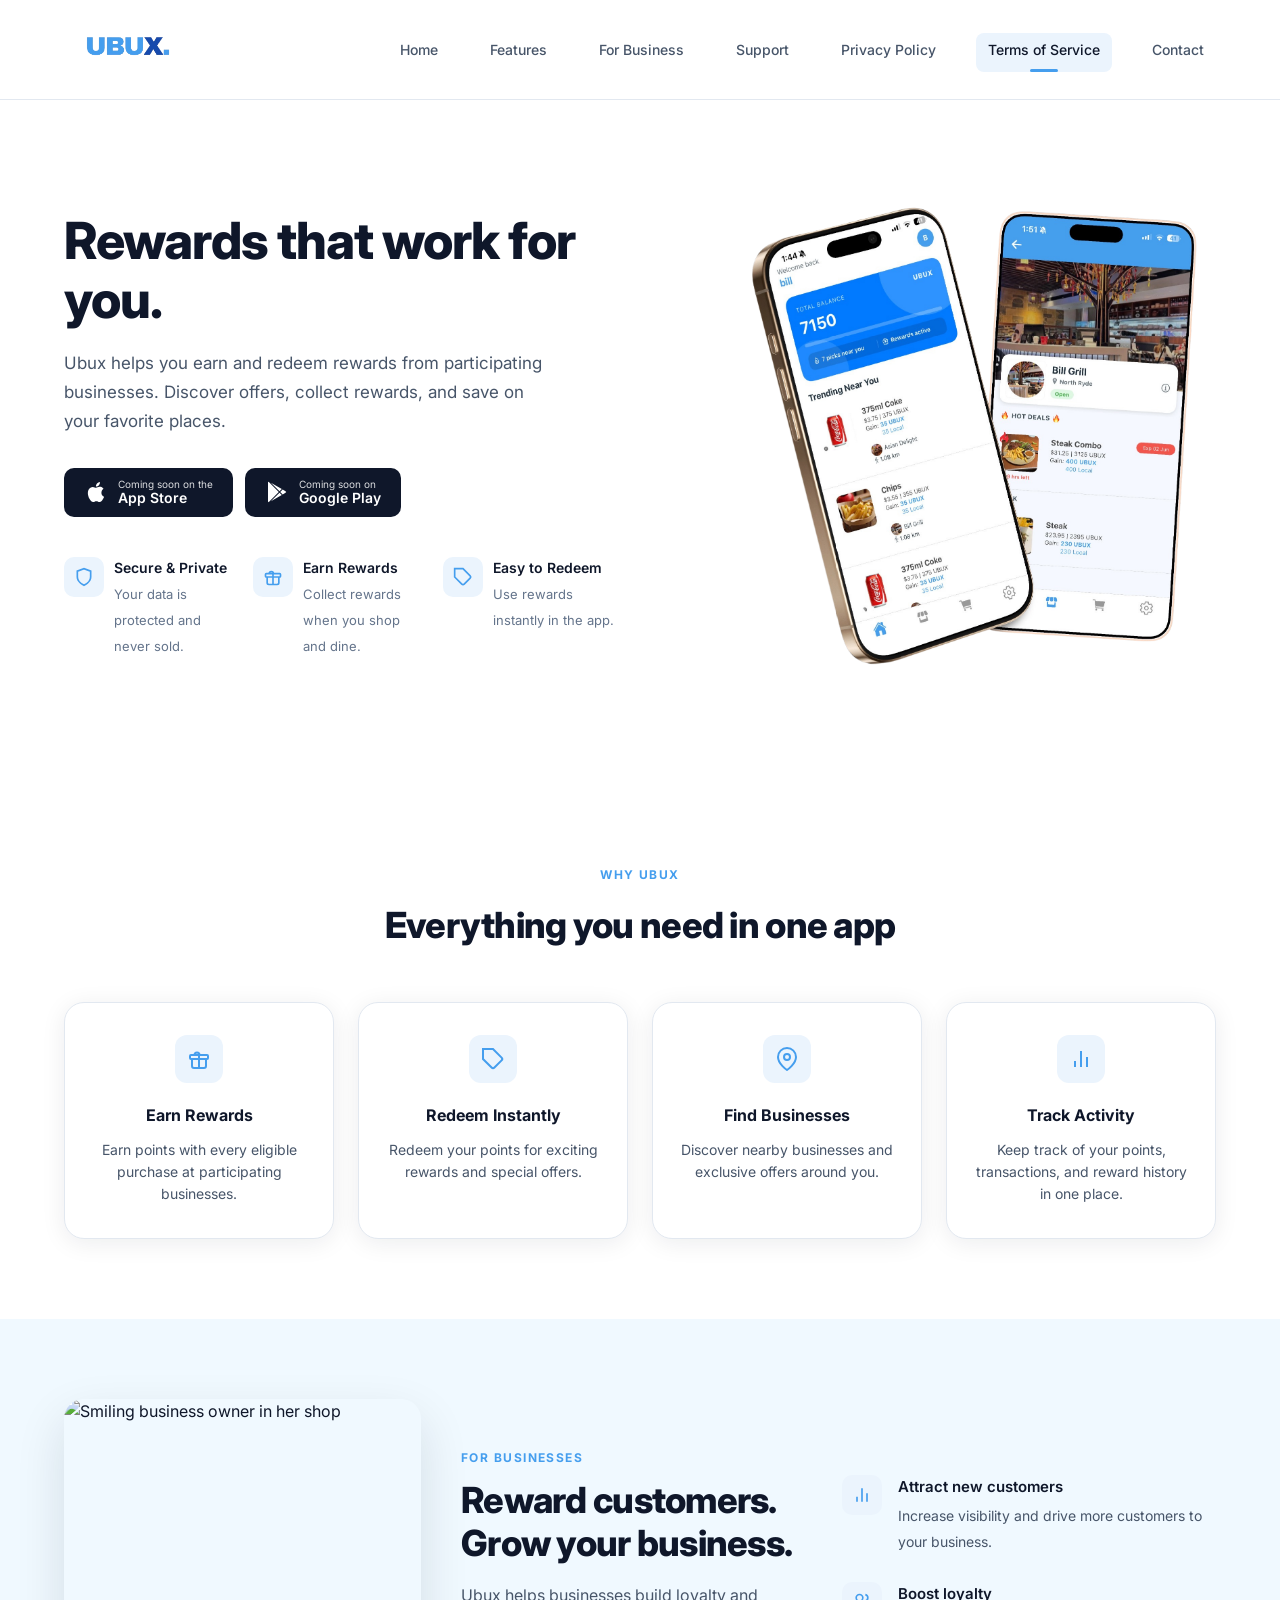
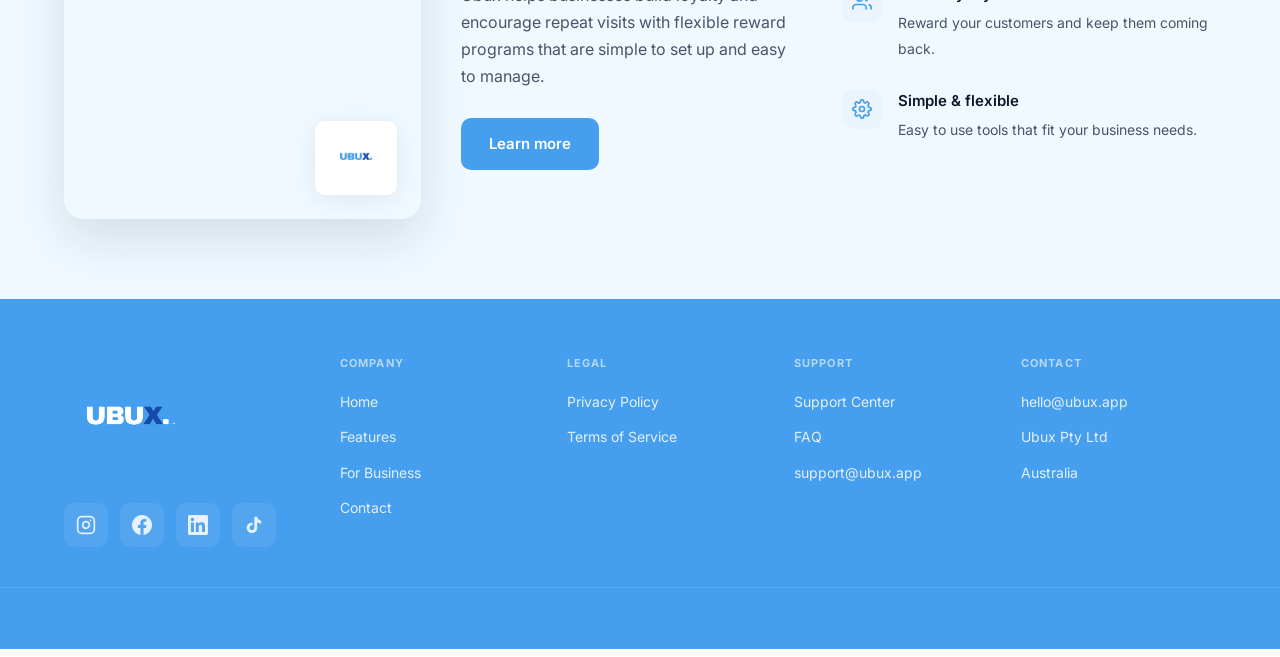
==== index.html @ fdc2a871 "Updated code" ====
<!DOCTYPE html>
<html lang="en">
<head>
  <meta charset="UTF-8">
  <meta name="viewport" content="width=device-width, initial-scale=1.0">
  <meta name="description" content="Ubux helps you earn and redeem rewards from participating businesses. Discover offers, collect rewards, and save on your favorite places.">
  <title>UBUX — Rewards that work for you</title>
  <link rel="preconnect" href="https://fonts.googleapis.com">
  <link rel="preconnect" href="https://fonts.gstatic.com" crossorigin>
  <link href="https://fonts.googleapis.com/css2?family=Inter:wght@400;500;600;700;800;900&display=swap" rel="stylesheet">
  <link rel="stylesheet" href="css/styles.css">
</head>
<body>
  <!-- Header -->
  <header class="header" id="header">
    <div class="container header__inner">
      <a href="#home" class="header__logo" aria-label="UBUX Home">
        <img src="assets/images/logo-header.png" alt="UBUX" width="240" height="84">
      </a>

      <button class="header__toggle" id="navToggle" aria-label="Toggle navigation" aria-expanded="false">
        <span class="header__toggle-bar"></span>
        <span class="header__toggle-bar"></span>
        <span class="header__toggle-bar"></span>
      </button>

      <nav class="header__nav" id="mainNav" aria-label="Main navigation">
        <ul class="header__nav-list">
          <li><a href="#home" class="header__nav-link header__nav-link--active">Home</a></li>
          <li><a href="#features" class="header__nav-link">Features</a></li>
          <li><a href="#business" class="header__nav-link">For Business</a></li>
          <li><a href="#support" class="header__nav-link">Support</a></li>
          <li><a href="#privacy" class="header__nav-link">Privacy Policy</a></li>
          <li><a href="#terms" class="header__nav-link">Terms of Service</a></li>
          <li><a href="#contact" class="header__nav-link">Contact</a></li>
        </ul>
      </nav>
    </div>
  </header>

  <main>
    <!-- Hero -->
    <section class="hero" id="home">
      <div class="container hero__inner">
        <div class="hero__content" data-reveal-stagger="80">
          <h1 class="hero__title reveal">Rewards that work for you.</h1>
          <p class="hero__subtitle reveal">
            Ubux helps you earn and redeem rewards from participating businesses.
            Discover offers, collect rewards, and save on your favorite places.
          </p>

          <div class="hero__stores reveal">
            <a href="#" class="store-btn" aria-label="Coming soon on the App Store">
              <svg class="store-btn__icon" viewBox="0 0 24 24" fill="currentColor" aria-hidden="true">
                <path d="M18.71 19.5c-.83 1.24-1.71 2.45-3.05 2.47-1.34.03-1.77-.79-3.29-.79-1.53 0-2 .77-3.27.82-1.31.05-2.3-1.32-3.14-2.53C4.25 17 2.94 12.45 4.7 9.39c.87-1.52 2.43-2.48 4.12-2.51 1.28-.02 2.5.87 3.29.87.78 0 2.26-1.07 3.81-.91.65.03 2.47.26 3.64 1.98-.09.06-2.17 1.28-2.15 3.81.03 3.02 2.65 4.03 2.68 4.04-.03.07-.42 1.44-1.38 2.83M13 3.5c.73-.83 1.94-1.46 2.94-1.5.13 1.17-.34 2.35-1.04 3.19-.69.85-1.83 1.51-2.95 1.42-.15-1.15.41-2.35 1.05-3.11z"/>
              </svg>
              <span class="store-btn__text">
                <small>Coming soon on the</small>
                <strong>App Store</strong>
              </span>
            </a>
            <a href="#" class="store-btn" aria-label="Coming soon on Google Play">
              <svg class="store-btn__icon" viewBox="0 0 24 24" fill="currentColor" aria-hidden="true">
                <path d="M3.609 1.814L13.792 12 3.61 22.186a1.003 1.003 0 01-.61-.92V2.734a1.003 1.003 0 01.609-.92zm10.89 10.893l2.302 2.302-10.937 6.333 8.635-8.635zm3.199-3.198l2.807 1.626a1 1 0 010 1.73l-2.808 1.626L15.206 12l2.492-2.491zM5.864 2.658L16.8 8.99l-2.302 2.302-8.634-8.634z"/>
              </svg>
              <span class="store-btn__text">
                <small>Coming soon on</small>
                <strong>Google Play</strong>
              </span>
            </a>
          </div>

          <div class="hero__highlights reveal">
            <div class="hero__highlight">
              <div class="hero__highlight-icon">
                <svg viewBox="0 0 24 24" fill="none" stroke="currentColor" stroke-width="2" aria-hidden="true">
                  <path d="M12 22s8-4 8-10V5l-8-3-8 3v7c0 6 8 10 8 10z"/>
                </svg>
              </div>
              <div>
                <strong>Secure &amp; Private</strong>
                <span>Your data is protected and never sold.</span>
              </div>
            </div>
            <div class="hero__highlight">
              <div class="hero__highlight-icon">
                <svg viewBox="0 0 24 24" fill="none" stroke="currentColor" stroke-width="2" aria-hidden="true">
                  <rect x="3" y="8" width="18" height="4" rx="1"/>
                  <path d="M12 8v13"/>
                  <path d="M19 12v7a2 2 0 01-2 2H7a2 2 0 01-2-2v-7"/>
                  <path d="M7.5 8a2.5 2.5 0 015 0"/>
                </svg>
              </div>
              <div>
                <strong>Earn Rewards</strong>
                <span>Collect rewards when you shop and dine.</span>
              </div>
            </div>
            <div class="hero__highlight">
              <div class="hero__highlight-icon">
                <svg viewBox="0 0 24 24" fill="none" stroke="currentColor" stroke-width="2" aria-hidden="true">
                  <path d="M20.59 13.41l-7.17 7.17a2 2 0 01-2.83 0L2 12V2h10l8.59 8.59a2 2 0 010 2.82z"/>
                  <line x1="7" y1="7" x2="7.01" y2="7"/>
                </svg>
              </div>
              <div>
                <strong>Easy to Redeem</strong>
                <span>Use rewards instantly in the app.</span>
              </div>
            </div>
          </div>
        </div>

        <div class="hero__visual reveal reveal--right">
          <img
            src="assets/images/hero-phones.png"
            alt="UBUX mobile app showing rewards balance and nearby deals on two smartphones"
            class="hero__visual-img"
            width="560"
            height="480"
            loading="eager"
          >
        </div>
      </div>
    </section>

    <!-- Why UBUX -->
    <section class="features" id="features">
      <div class="container">
        <p class="section-label reveal">WHY UBUX</p>
        <h2 class="section-title reveal">Everything you need in one app</h2>

        <div class="features__grid" data-reveal-stagger="100">
          <article class="feature-card reveal">
            <div class="feature-card__icon">
              <svg viewBox="0 0 24 24" fill="none" stroke="currentColor" stroke-width="2" aria-hidden="true">
                <rect x="3" y="8" width="18" height="4" rx="1"/>
                <path d="M12 8v13"/>
                <path d="M19 12v7a2 2 0 01-2 2H7a2 2 0 01-2-2v-7"/>
                <path d="M7.5 8a2.5 2.5 0 015 0"/>
              </svg>
            </div>
            <h3 class="feature-card__title">Earn Rewards</h3>
            <p class="feature-card__text">Earn points with every eligible purchase at participating businesses.</p>
          </article>

          <article class="feature-card reveal">
            <div class="feature-card__icon">
              <svg viewBox="0 0 24 24" fill="none" stroke="currentColor" stroke-width="2" aria-hidden="true">
                <path d="M20.59 13.41l-7.17 7.17a2 2 0 01-2.83 0L2 12V2h10l8.59 8.59a2 2 0 010 2.82z"/>
                <line x1="7" y1="7" x2="7.01" y2="7"/>
              </svg>
            </div>
            <h3 class="feature-card__title">Redeem Instantly</h3>
            <p class="feature-card__text">Redeem your points for exciting rewards and special offers.</p>
          </article>

          <article class="feature-card reveal">
            <div class="feature-card__icon">
              <svg viewBox="0 0 24 24" fill="none" stroke="currentColor" stroke-width="2" aria-hidden="true">
                <path d="M21 10c0 7-9 13-9 13s-9-6-9-13a9 9 0 0118 0z"/>
                <circle cx="12" cy="10" r="3"/>
              </svg>
            </div>
            <h3 class="feature-card__title">Find Businesses</h3>
            <p class="feature-card__text">Discover nearby businesses and exclusive offers around you.</p>
          </article>

          <article class="feature-card reveal">
            <div class="feature-card__icon">
              <svg viewBox="0 0 24 24" fill="none" stroke="currentColor" stroke-width="2" aria-hidden="true">
                <line x1="18" y1="20" x2="18" y2="10"/>
                <line x1="12" y1="20" x2="12" y2="4"/>
                <line x1="6" y1="20" x2="6" y2="14"/>
              </svg>
            </div>
            <h3 class="feature-card__title">Track Activity</h3>
            <p class="feature-card__text">Keep track of your points, transactions, and reward history in one place.</p>
          </article>
        </div>
      </div>
    </section>

    <!-- For Businesses -->
    <section class="business" id="business">
      <div class="container business__inner">
        <div class="business__visual reveal reveal--left">
          <div class="business__image-wrap">
            <img
              src="https://images.unsplash.com/photo-1556742049-0cfed4f6a45d?w=600&h=700&fit=crop&q=80"
              alt="Smiling business owner in her shop"
              class="business__image"
              loading="lazy"
            >
            <div class="business__tablet">
              <img src="assets/images/logo-header.png" alt="UBUX on tablet" width="91" height="32">
            </div>
          </div>
        </div>

        <div class="business__intro reveal">
          <p class="section-label section-label--left">FOR BUSINESSES</p>
          <h2 class="business__title">Reward customers. Grow your business.</h2>
          <p class="business__text">
            Ubux helps businesses build loyalty and encourage repeat visits with flexible
            reward programs that are simple to set up and easy to manage.
          </p>
          <a href="#contact" class="btn btn--primary">Learn more</a>
        </div>

        <div class="business__benefits-col reveal reveal--right">
          <ul class="business__benefits" data-reveal-stagger="100">
            <li class="business__benefit reveal">
              <div class="business__benefit-icon">
                <svg viewBox="0 0 24 24" fill="none" stroke="currentColor" stroke-width="2" aria-hidden="true">
                  <line x1="18" y1="20" x2="18" y2="10"/>
                  <line x1="12" y1="20" x2="12" y2="4"/>
                  <line x1="6" y1="20" x2="6" y2="14"/>
                </svg>
              </div>
              <div>
                <strong>Attract new customers</strong>
                <span>Increase visibility and drive more customers to your business.</span>
              </div>
            </li>
            <li class="business__benefit reveal">
              <div class="business__benefit-icon">
                <svg viewBox="0 0 24 24" fill="none" stroke="currentColor" stroke-width="2" aria-hidden="true">
                  <path d="M17 21v-2a4 4 0 00-4-4H5a4 4 0 00-4 4v2"/>
                  <circle cx="9" cy="7" r="4"/>
                  <path d="M23 21v-2a4 4 0 00-3-3.87"/>
                  <path d="M16 3.13a4 4 0 010 7.75"/>
                </svg>
              </div>
              <div>
                <strong>Boost loyalty</strong>
                <span>Reward your customers and keep them coming back.</span>
              </div>
            </li>
            <li class="business__benefit reveal">
              <div class="business__benefit-icon">
                <svg viewBox="0 0 24 24" fill="none" stroke="currentColor" stroke-width="2" aria-hidden="true">
                  <circle cx="12" cy="12" r="3"/>
                  <path d="M19.4 15a1.65 1.65 0 00.33 1.82l.06.06a2 2 0 010 2.83 2 2 0 01-2.83 0l-.06-.06a1.65 1.65 0 00-1.82-.33 1.65 1.65 0 00-1 1.51V21a2 2 0 01-4 0v-.09A1.65 1.65 0 009 19.4a1.65 1.65 0 00-1.82.33l-.06.06a2 2 0 01-2.83-2.83l.06-.06A1.65 1.65 0 004.68 15a1.65 1.65 0 00-1.51-1H3a2 2 0 010-4h.09A1.65 1.65 0 004.6 9a1.65 1.65 0 00-.33-1.82l-.06-.06a2 2 0 012.83-2.83l.06.06A1.65 1.65 0 009 4.68a1.65 1.65 0 001-1.51V3a2 2 0 014 0v.09a1.65 1.65 0 001 1.51 1.65 1.65 0 001.82-.33l.06-.06a2 2 0 012.83 2.83l-.06.06A1.65 1.65 0 0019.4 9a1.65 1.65 0 001.51 1H21a2 2 0 010 4h-.09a1.65 1.65 0 00-1.51 1z"/>
                </svg>
              </div>
              <div>
                <strong>Simple &amp; flexible</strong>
                <span>Easy to use tools that fit your business needs.</span>
              </div>
            </li>
          </ul>
        </div>
      </div>
    </section>

  </main>

  <!-- Footer -->
  <footer class="footer">
    <div class="container footer__inner">
      <div class="footer__brand reveal reveal--left">
        <a href="#home" class="footer__logo" aria-label="UBUX Home">
          <img src="assets/images/logo-footer.png" alt="UBUX" width="200" height="88">
        </a>
        <div class="footer__social">
          <a href="https://instagram.com/ubux" class="footer__social-link" aria-label="Follow UBUX on Instagram" target="_blank" rel="noopener noreferrer">
            <svg viewBox="0 0 24 24" fill="none" stroke="currentColor" stroke-width="2" stroke-linecap="round" stroke-linejoin="round" aria-hidden="true">
              <rect x="2" y="2" width="20" height="20" rx="5" ry="5"/>
              <path d="M16 11.37A4 4 0 1112.63 8 4 4 0 0116 11.37z"/>
              <line x1="17.5" y1="6.5" x2="17.51" y2="6.5"/>
            </svg>
          </a>
          <a href="https://facebook.com/ubux" class="footer__social-link" aria-label="Follow UBUX on Facebook" target="_blank" rel="noopener noreferrer">
            <svg viewBox="0 0 24 24" fill="currentColor" aria-hidden="true">
              <path d="M24 12.073c0-6.627-5.373-12-12-12s-12 5.373-12 12c0 5.99 4.388 10.954 10.125 11.854v-8.385H7.078v-3.47h3.047V9.43c0-3.007 1.792-4.669 4.533-4.669 1.312 0 2.686.235 2.686.235v2.953H15.83c-1.491 0-1.956.925-1.956 1.874v2.25h3.328l-.532 3.47h-2.796v8.385C19.612 23.027 24 18.062 24 12.073z"/>
            </svg>
          </a>
          <a href="https://linkedin.com/company/ubux" class="footer__social-link" aria-label="Follow UBUX on LinkedIn" target="_blank" rel="noopener noreferrer">
            <svg viewBox="0 0 24 24" fill="currentColor" aria-hidden="true">
              <path d="M20.447 20.452h-3.554v-5.569c0-1.328-.027-3.037-1.852-3.037-1.853 0-2.136 1.445-2.136 2.939v5.667H9.351V9h3.414v1.561h.046c.477-.9 1.637-1.85 3.37-1.85 3.601 0 4.267 2.37 4.267 5.455v6.286zM5.337 7.433a2.062 2.062 0 01-2.063-2.065 2.064 2.064 0 112.063 2.065zm1.782 13.019H3.555V9h3.564v11.452zM22.225 0H1.771C.792 0 0 .774 0 1.729v20.542C0 23.227.792 24 1.771 24h20.451C23.2 24 24 23.227 24 22.271V1.729C24 .774 23.2 0 22.222 0h.003z"/>
            </svg>
          </a>
          <a href="https://tiktok.com/@ubux" class="footer__social-link" aria-label="Follow UBUX on TikTok" target="_blank" rel="noopener noreferrer">
            <svg viewBox="0 0 24 24" fill="currentColor" aria-hidden="true">
              <path d="M19.59 6.69a4.83 4.83 0 01-3.77-4.25V2h-3.45v13.67a2.89 2.89 0 01-2.88 2.5 2.89 2.89 0 01-2.89-2.89 2.89 2.89 0 012.89-2.89c.28 0 .54.04.79.1V9.01a6.27 6.27 0 00-.79-.05 6.34 6.34 0 00-6.34 6.34 6.34 6.34 0 006.34 6.34 6.34 6.34 0 006.34-6.34V8.69a8.18 8.18 0 004.78 1.52V6.76a4.85 4.85 0 01-1.01-.07z"/>
            </svg>
          </a>
        </div>
      </div>

      <div class="footer__columns" data-reveal-stagger="80">
        <div class="footer__col reveal">
          <h4 class="footer__col-title">COMPANY</h4>
          <ul>
            <li><a href="#home">Home</a></li>
            <li><a href="#features">Features</a></li>
            <li><a href="#business">For Business</a></li>
            <li><a href="#contact">Contact</a></li>
          </ul>
        </div>
        <div class="footer__col reveal" id="privacy">
          <h4 class="footer__col-title">LEGAL</h4>
          <ul>
            <li><a href="#privacy">Privacy Policy</a></li>
            <li><a href="#terms" id="terms">Terms of Service</a></li>
          </ul>
        </div>
        <div class="footer__col reveal" id="support">
          <h4 class="footer__col-title">SUPPORT</h4>
          <ul>
            <li><a href="#support">Support Center</a></li>
            <li><a href="#support">FAQ</a></li>
            <li><a href="mailto:support@ubux.app">support@ubux.app</a></li>
          </ul>
        </div>
        <div class="footer__col reveal" id="contact">
          <h4 class="footer__col-title">CONTACT</h4>
          <ul>
            <li><a href="mailto:hello@ubux.app">hello@ubux.app</a></li>
            <li><span>Ubux Pty Ltd</span></li>
            <li><span>Australia</span></li>
          </ul>
        </div>
      </div>
    </div>

    <div class="footer__bottom">
      <div class="container">
        <p class="reveal">&copy; 2024 Ubux. All rights reserved.</p>
      </div>
    </div>
  </footer>

  <script src="js/main.js"></script>
</body>
</html>
---- css/styles.css ----
/* ============================================
   UBUX Design System
   ============================================ */
:root {
  --ubux-sky: #58ACFA;
  --ubux-royal: #1D4ED8;
  --ubux-brand: #459eee;
  --ubux-green: #459eee;
  --ubux-green-dark: #3a84d9;
  --ubux-navy: #0F172A;
  --ubux-footer: #459eee;
  --ubux-text: #0F172A;
  --ubux-text-muted: #475569;
  --ubux-text-light: #64748B;
  --ubux-bg: #FFFFFF;
  --ubux-bg-soft: #EBF4FD;
  --ubux-bg-business: #F0F9FF;
  --ubux-border: #E2E8F0;
  --ubux-shadow: 0 4px 24px rgba(15, 23, 42, 0.08);
  --ubux-shadow-lg: 0 20px 50px rgba(15, 23, 42, 0.12);
  --font: 'Inter', -apple-system, BlinkMacSystemFont, 'Segoe UI', sans-serif;
  --radius: 12px;
  --radius-lg: 20px;
  --transition: 200ms ease;
  --header-height: 100px;
}

/* Reset */
*, *::before, *::after {
  box-sizing: border-box;
  margin: 0;
  padding: 0;
}

html {
  scroll-behavior: smooth;
}

@media (prefers-reduced-motion: reduce) {
  html { scroll-behavior: auto; }
  *, *::before, *::after {
    animation-duration: 0.01ms !important;
    transition-duration: 0.01ms !important;
  }
}

body {
  font-family: var(--font);
  font-size: 16px;
  line-height: 1.6;
  color: var(--ubux-text);
  background: var(--ubux-bg);
  -webkit-font-smoothing: antialiased;
}

img {
  max-width: 100%;
  height: auto;
  display: block;
}

a {
  color: inherit;
  text-decoration: none;
}

ul { list-style: none; }

.container {
  width: 100%;
  max-width: 1200px;
  margin: 0 auto;
  padding: 0 24px;
}

/* ============================================
   Header
   ============================================ */
.header {
  position: fixed;
  top: 0;
  left: 0;
  right: 0;
  z-index: 50;
  background: rgba(255, 255, 255, 0.95);
  backdrop-filter: blur(12px);
  border-bottom: 1px solid var(--ubux-border);
  height: var(--header-height);
  transition: box-shadow var(--transition), border-color var(--transition);
}

.header--scrolled {
  box-shadow: 0 8px 30px rgba(15, 23, 42, 0.08);
  border-bottom-color: transparent;
}

.header__inner {
  display: flex;
  align-items: center;
  justify-content: space-between;
  height: 100%;
  gap: 24px;
}

.header__logo {
  display: inline-flex;
  transition: opacity var(--transition), transform var(--transition);
  cursor: pointer;
}

.header__logo:hover {
  opacity: 0.88;
  transform: scale(1.03);
}

.header__logo img {
  height:128px;
  width: auto;
}

.header__toggle {
  display: none;
  flex-direction: column;
  justify-content: center;
  gap: 5px;
  width: 44px;
  height: 44px;
  background: none;
  border: none;
  cursor: pointer;
  padding: 8px;
}

.header__toggle-bar {
  display: block;
  width: 22px;
  height: 2px;
  background: var(--ubux-text);
  border-radius: 2px;
  transition: var(--transition);
}

.header__nav-list {
  display: flex;
  align-items: center;
  gap: 28px;
}

.header__nav-link {
  font-size: 14px;
  font-weight: 500;
  color: var(--ubux-text-muted);
  position: relative;
  padding: 8px 12px 14px;
  border-radius: 8px;
  transition: color var(--transition), background var(--transition);
  cursor: pointer;
}

.header__nav-link::before {
  content: '';
  position: absolute;
  bottom: 6px;
  left: 12px;
  right: 12px;
  height: 2px;
  background: var(--ubux-brand);
  border-radius: 2px;
  transform: scaleX(0);
  transform-origin: center;
  transition: transform 250ms cubic-bezier(0.22, 1, 0.36, 1);
}

.header__nav-link:hover,
.header__nav-link:focus-visible {
  color: var(--ubux-royal);
  background: rgba(88, 172, 250, 0.1);
}

.header__nav-link:hover::before,
.header__nav-link:focus-visible::before {
  transform: scaleX(1);
}

.header__nav-link--active {
  color: var(--ubux-text);
  background: var(--ubux-bg-soft);
}

.header__nav-link--active::before {
  display: none;
}

.header__nav-link--active::after {
  content: '';
  position: absolute;
  bottom: 0;
  left: 50%;
  transform: translateX(-50%);
  width: 28px;
  height: 3px;
  background: var(--ubux-green);
  border-radius: 2px;
  transition: width var(--transition);
}

.header__nav-link--active:hover::after {
  width: 36px;
}

.header__nav-link:focus-visible {
  outline: 2px solid var(--ubux-brand);
  outline-offset: 4px;
  border-radius: 2px;
}

/* ============================================
   Hero
   ============================================ */
.hero {
  padding: calc(var(--header-height) + 64px) 0 80px;
  background: var(--ubux-bg);
  overflow: hidden;
}

.hero__inner {
  display: grid;
  grid-template-columns: 1fr 1fr;
  gap: 48px;
  align-items: center;
}

.hero__title {
  font-size: clamp(2.25rem, 4vw, 3.25rem);
  font-weight: 800;
  line-height: 1.15;
  color: var(--ubux-text);
  margin-bottom: 20px;
  letter-spacing: -0.02em;
}

.hero__subtitle {
  font-size: 17px;
  line-height: 1.7;
  color: var(--ubux-text-muted);
  margin-bottom: 32px;
  max-width: 480px;
}

.hero__stores {
  display: flex;
  flex-wrap: wrap;
  gap: 12px;
  margin-bottom: 40px;
}

.store-btn {
  display: inline-flex;
  align-items: center;
  gap: 10px;
  background: #0F172A;
  color: #FFFFFF;
  padding: 10px 20px;
  border-radius: 10px;
  transition: background var(--transition), transform 250ms cubic-bezier(0.22, 1, 0.36, 1);
  cursor: pointer;
  min-height: 44px;
}

.store-btn:hover {
  background: #1E293B;
  transform: translateY(-2px);
}

.store-btn:focus-visible {
  outline: 2px solid var(--ubux-brand);
  outline-offset: 2px;
}

.store-btn__icon {
  width: 24px;
  height: 24px;
  flex-shrink: 0;
}

.store-btn__text {
  display: flex;
  flex-direction: column;
  line-height: 1.2;
}

.store-btn__text small {
  font-size: 10px;
  opacity: 0.85;
}

.store-btn__text strong {
  font-size: 14px;
  font-weight: 600;
}

.hero__highlights {
  display: grid;
  grid-template-columns: repeat(3, 1fr);
  gap: 16px;
}

.hero__highlight {
  display: flex;
  align-items: flex-start;
  gap: 10px;
  min-width: 0;
}

.hero__highlight-icon {
  width: 40px;
  height: 40px;
  border-radius: 10px;
  background: var(--ubux-bg-soft);
  display: flex;
  align-items: center;
  justify-content: center;
  flex-shrink: 0;
}

.hero__highlight-icon svg {
  width: 20px;
  height: 20px;
  color: var(--ubux-green);
}

.hero__highlight strong {
  display: block;
  font-size: 14px;
  font-weight: 600;
  color: var(--ubux-text);
  margin-bottom: 2px;
}

.hero__highlight span {
  font-size: 13px;
  color: var(--ubux-text-light);
  line-height: 1.4;
}

/* Hero visual — combined phone mockup image */
.hero__visual {
  display: flex;
  justify-content: center;
  align-items: center;
  width: 100%;
}

.hero__visual-img {
  width: 100%;
  max-width: 540px;
  height: auto;
  object-fit: contain;
}

/* ============================================
   Features (Why UBUX)
   ============================================ */
.features {
  padding: 80px 0;
  background: var(--ubux-bg);
}

.section-label {
  text-align: center;
  font-size: 12px;
  font-weight: 700;
  letter-spacing: 0.12em;
  color: var(--ubux-green);
  margin-bottom: 12px;
}

.section-label--left {
  text-align: left;
}

.section-title {
  text-align: center;
  font-size: clamp(1.75rem, 3vw, 2.25rem);
  font-weight: 800;
  color: var(--ubux-text);
  margin-bottom: 48px;
  letter-spacing: -0.02em;
}

.features__grid {
  display: grid;
  grid-template-columns: repeat(4, 1fr);
  gap: 24px;
}

.feature-card {
  background: var(--ubux-bg);
  border: 1px solid var(--ubux-border);
  border-radius: var(--radius-lg);
  padding: 32px 24px;
  text-align: center;
  box-shadow: var(--ubux-shadow);
  transition: box-shadow var(--transition), border-color var(--transition), transform 250ms cubic-bezier(0.22, 1, 0.36, 1);
}

.feature-card:hover {
  box-shadow: var(--ubux-shadow-lg);
  border-color: #CBD5E1;
  transform: translateY(-4px);
}

.feature-card__icon {
  width: 48px;
  height: 48px;
  margin: 0 auto 20px;
  border-radius: 12px;
  background: var(--ubux-bg-soft);
  display: flex;
  align-items: center;
  justify-content: center;
}

.feature-card__icon svg {
  width: 24px;
  height: 24px;
  color: var(--ubux-green);
}

.feature-card__title {
  font-size: 16px;
  font-weight: 700;
  color: var(--ubux-text);
  margin-bottom: 10px;
}

.feature-card__text {
  font-size: 14px;
  color: var(--ubux-text-muted);
  line-height: 1.6;
}

/* ============================================
   For Businesses
   ============================================ */
.business {
  padding: 80px 0;
  background: var(--ubux-bg-business);
}

.business__inner {
  display: grid;
  grid-template-columns: minmax(0, 1.05fr) minmax(0, 1fr) minmax(0, 1.1fr);
  gap: 40px;
  align-items: center;
}

.business__visual,
.business__intro,
.business__benefits-col {
  min-width: 0;
}

.business__intro {
  align-self: center;
}

.business__benefits-col {
  align-self: center;
}

.business__image-wrap {
  position: relative;
  border-radius: var(--radius-lg);
  overflow: hidden;
  box-shadow: var(--ubux-shadow-lg);
}

.business__image {
  width: 100%;
  height: 420px;
  object-fit: cover;
}

.business__tablet {
  position: absolute;
  bottom: 24px;
  right: 24px;
  background: var(--ubux-bg);
  border-radius: 10px;
  padding: 12px 16px;
  box-shadow: var(--ubux-shadow);
}

.business__tablet img {
  height: 50px;
  width: auto;
}

.business__title {
  font-size: clamp(1.75rem, 3vw, 2.25rem);
  font-weight: 800;
  color: var(--ubux-text);
  margin-bottom: 16px;
  letter-spacing: -0.02em;
  line-height: 1.2;
}

.business__text {
  font-size: 16px;
  color: var(--ubux-text-muted);
  line-height: 1.7;
  margin-bottom: 28px;
}

.btn {
  display: inline-flex;
  align-items: center;
  justify-content: center;
  padding: 14px 28px;
  font-size: 15px;
  font-weight: 600;
  border-radius: 10px;
  border: none;
  cursor: pointer;
  transition: background var(--transition), transform var(--transition);
  min-height: 44px;
}

.btn--primary {
  background: var(--ubux-green);
  color: #FFFFFF;
}

.btn--primary:hover {
  background: var(--ubux-green-dark);
}

.btn--primary:focus-visible {
  outline: 2px solid var(--ubux-green-dark);
  outline-offset: 2px;
}

.business__benefits {
  display: flex;
  flex-direction: column;
  gap: 28px;
}

.business__benefit {
  display: flex;
  align-items: flex-start;
  gap: 16px;
}

.business__benefit-icon {
  width: 40px;
  height: 40px;
  border-radius: 10px;
  background: var(--ubux-bg-soft);
  display: flex;
  align-items: center;
  justify-content: center;
  flex-shrink: 0;
}

.business__benefit-icon svg {
  width: 20px;
  height: 20px;
  color: var(--ubux-green);
}

.business__benefit strong {
  display: block;
  font-size: 15px;
  font-weight: 600;
  color: var(--ubux-text);
  margin-bottom: 4px;
}

.business__benefit span {
  font-size: 14px;
  color: var(--ubux-text-muted);
  line-height: 1.5;
}

/* ============================================
   Footer
   ============================================ */
.footer {
  background: var(--ubux-footer);
  color: #FFFFFF;
  padding-top: 56px;
}

.footer__inner {
  display: grid;
  grid-template-columns: auto 1fr;
  gap: 64px;
  padding-bottom: 40px;
}

.footer__brand {
  display: flex;
  flex-direction: column;
  align-items: flex-start;
  gap: 20px;
}

.footer__logo {
  display: inline-block;
  border-radius: 0;
}

.footer__logo img {
  height: 128px;
  width: auto;
  border-radius: 0;
}

.footer__social {
  display: flex;
  align-items: center;
  gap: 12px;
}

.footer__social-link {
  display: inline-flex;
  align-items: center;
  justify-content: center;
  width: 44px;
  height: 44px;
  border-radius: 10px;
  background: rgba(255, 255, 255, 0.08);
  color: rgba(255, 255, 255, 0.85);
  transition: background var(--transition), color var(--transition), transform 250ms cubic-bezier(0.22, 1, 0.36, 1);
  cursor: pointer;
}

.footer__social-link svg {
  width: 20px;
  height: 20px;
}

.footer__social-link:hover,
.footer__social-link:focus-visible {
  background: var(--ubux-brand);
  color: #FFFFFF;
  transform: translateY(-2px);
}

.footer__social-link:focus-visible {
  outline: 2px solid #FFFFFF;
  outline-offset: 2px;
}

.footer__columns {
  display: grid;
  grid-template-columns: repeat(4, 1fr);
  gap: 32px;
}

.footer__col-title {
  font-size: 11px;
  font-weight: 700;
  letter-spacing: 0.1em;
  color: rgba(255, 255, 255, 0.6);
  margin-bottom: 16px;
}

.footer__col ul li {
  margin-bottom: 10px;
}

.footer__col a,
.footer__col span {
  font-size: 14px;
  color: rgba(255, 255, 255, 0.85);
  transition: color var(--transition);
}

.footer__col a {
  cursor: pointer;
}

.footer__col a:hover,
.footer__col a:focus-visible {
  color: #FFFFFF;
}

.footer__col a:focus-visible {
  outline: 2px solid var(--ubux-brand);
  outline-offset: 2px;
  border-radius: 2px;
}

.footer__bottom {
  border-top: 1px solid rgba(255, 255, 255, 0.1);
  padding: 20px 0;
}

.footer__bottom p {
  text-align: center;
  font-size: 13px;
  color: rgba(255, 255, 255, 0.5);
}

/* ============================================
   Responsive
   ============================================ */
@media (max-width: 1024px) {
  .features__grid {
    grid-template-columns: repeat(2, 1fr);
  }

  .hero__inner {
    grid-template-columns: 1fr;
    gap: 48px;
  }

  .hero__visual {
    margin-top: 16px;
  }

  .hero__visual-img {
    max-width: 460px;
  }

  .hero__content {
    text-align: center;
  }

  .hero__subtitle {
    margin-left: auto;
    margin-right: auto;
  }

  .hero__stores {
    justify-content: center;
  }

  .hero__highlights {
    max-width: 640px;
    margin: 0 auto;
  }

  .footer__inner {
    grid-template-columns: 1fr;
    gap: 40px;
    text-align: center;
  }

  .footer__brand {
    align-items: center;
  }

  .footer__social {
    justify-content: center;
  }
}

@media (max-width: 768px) {
  .header__toggle {
    display: flex;
  }

  .header__nav {
    position: fixed;
    top: var(--header-height);
    left: 0;
    right: 0;
    background: var(--ubux-bg);
    border-bottom: 1px solid var(--ubux-border);
    padding: 16px 24px 24px;
    transform: translateY(-100%);
    opacity: 0;
    visibility: hidden;
    transition: transform var(--transition), opacity var(--transition), visibility var(--transition);
    box-shadow: var(--ubux-shadow);
  }

  .header__nav--open {
    transform: translateY(0);
    opacity: 1;
    visibility: visible;
  }

  .header__nav-list {
    flex-direction: column;
    align-items: flex-start;
    gap: 4px;
  }

  .header__nav-link {
    display: block;
    padding: 12px 0;
    width: 100%;
    font-size: 15px;
  }

  .header__nav-link:hover,
  .header__nav-link:focus-visible {
    background: rgba(88, 172, 250, 0.12);
  }

  .header__nav-link--active::after {
    bottom: 4px;
    left: 12px;
    transform: none;
    width: 28px;
  }

  .header__toggle--open .header__toggle-bar:nth-child(1) {
    transform: translateY(7px) rotate(45deg);
  }

  .header__toggle--open .header__toggle-bar:nth-child(2) {
    opacity: 0;
  }

  .header__toggle--open .header__toggle-bar:nth-child(3) {
    transform: translateY(-7px) rotate(-45deg);
  }

  .features__grid {
    grid-template-columns: 1fr;
    max-width: 400px;
    margin: 0 auto;
  }

  .footer__columns {
    grid-template-columns: repeat(2, 1fr);
    gap: 24px;
    text-align: left;
  }

  .hero__visual-img {
    max-width: 360px;
  }

  .business__inner {
    grid-template-columns: 1fr;
    gap: 36px;
  }

  .business__intro {
    text-align: center;
  }

  .section-label--left {
    text-align: center;
  }

  .business__benefits-col {
    max-width: 480px;
    margin: 0 auto;
    width: 100%;
  }

  .business__image {
    height: 320px;
  }
}

@media (max-width: 600px) {
  .hero__highlights {
    grid-template-columns: 1fr;
    max-width: 320px;
  }
}

@media (max-width: 480px) {
  .hero__highlight {
    width: 100%;
  }

  .footer__columns {
    grid-template-columns: 1fr;
  }

  .hero__stores {
    flex-direction: column;
    align-items: stretch;
  }

  .store-btn {
    justify-content: center;
  }
}

/* ============================================
   Scroll reveal animations
   ============================================ */
.reveal {
  opacity: 0;
  transform: translateY(28px);
  transition:
    opacity 0.65s cubic-bezier(0.22, 1, 0.36, 1),
    transform 0.65s cubic-bezier(0.22, 1, 0.36, 1);
  will-change: opacity, transform;
}

.reveal--left {
  transform: translateX(-36px);
}

.reveal--right {
  transform: translateX(36px);
}

.reveal--scale {
  transform: scale(0.94);
}

.reveal.is-visible {
  opacity: 1;
  transform: none;
}

@media (prefers-reduced-motion: reduce) {
  .reveal {
    opacity: 1;
    transform: none;
    transition: none;
    will-change: auto;
  }

  .header__logo:hover {
    transform: none;
  }

  .feature-card:hover {
    transform: none;
  }
}
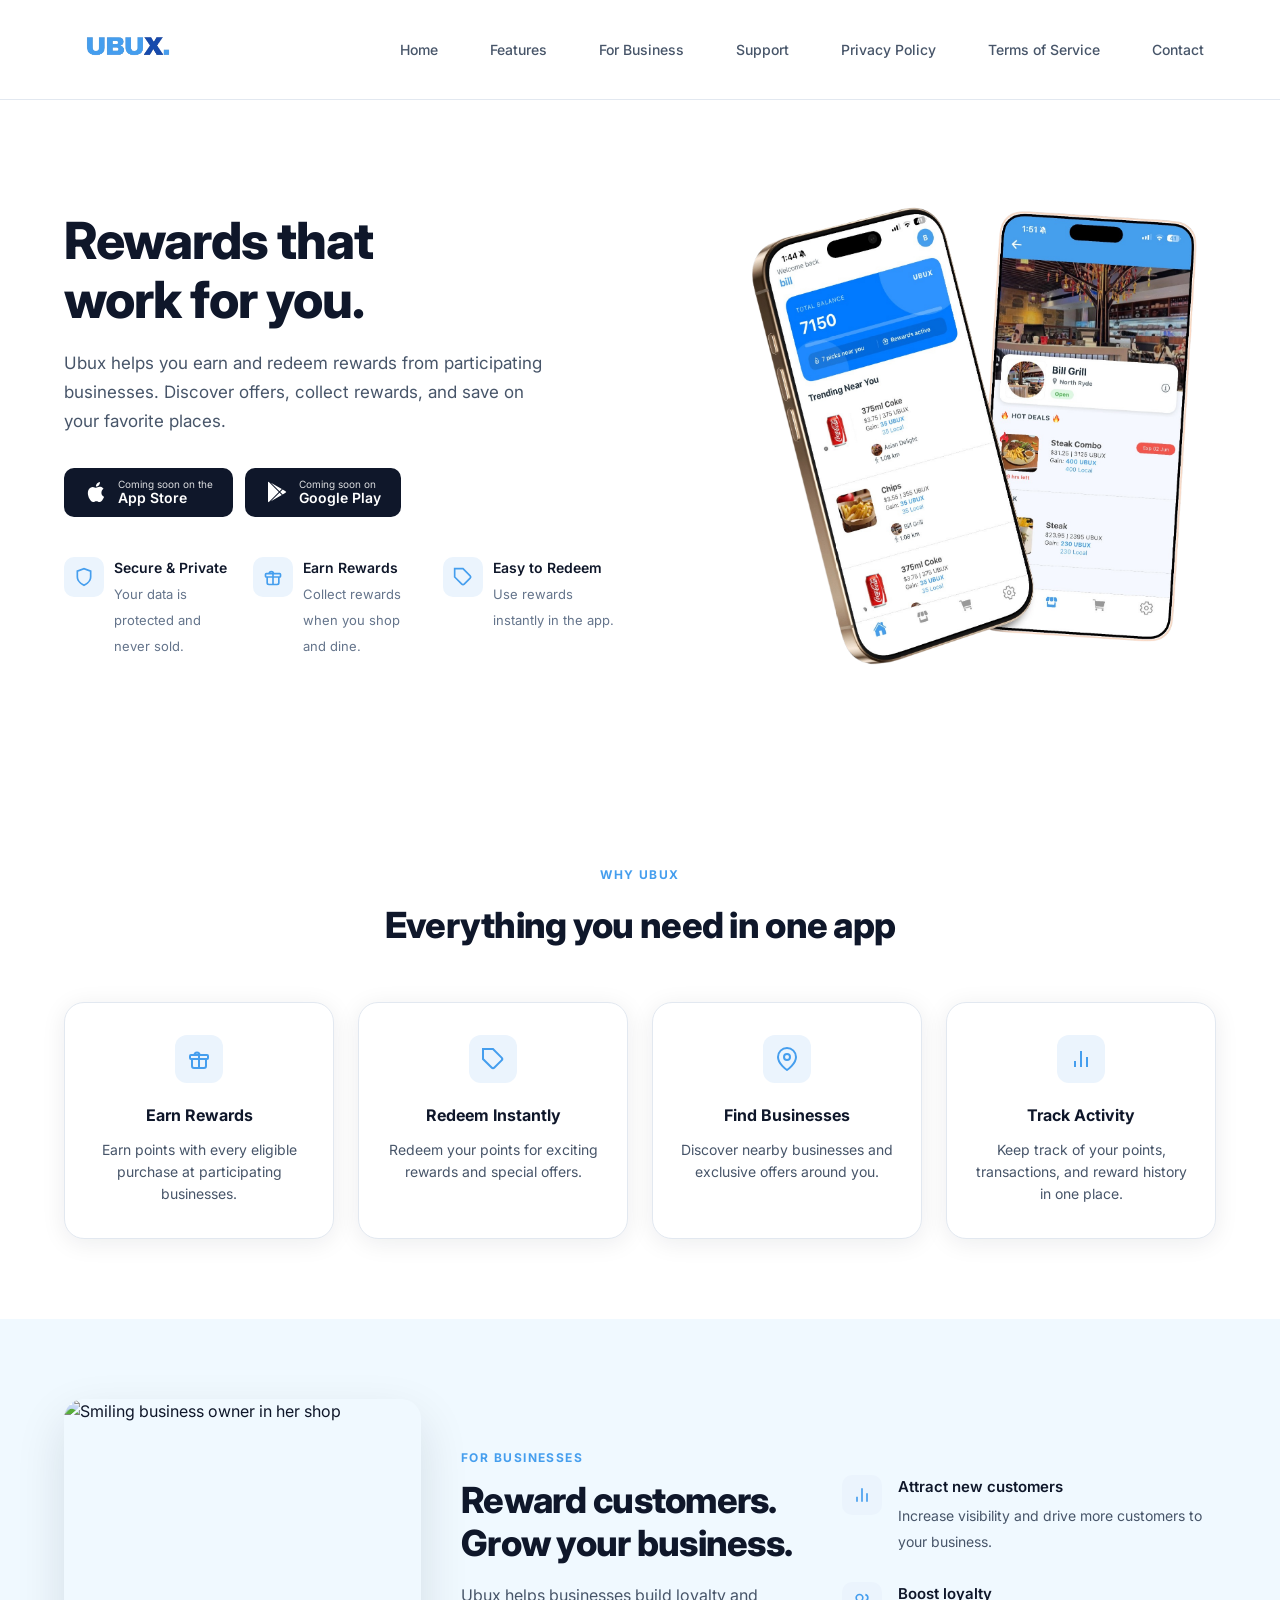
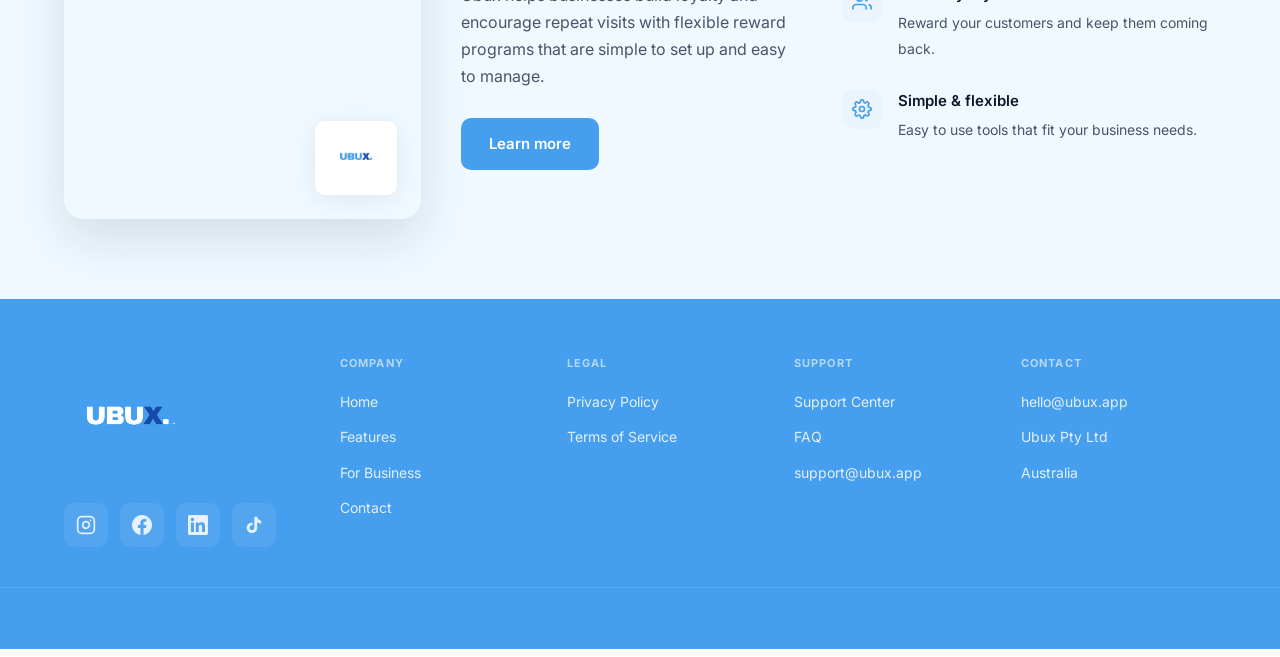
==== commit a2a7798c: "Updated code" ====
--- a/index.html
+++ b/index.html
@@ -26,7 +26,7 @@
 
       <nav class="header__nav" id="mainNav" aria-label="Main navigation">
         <ul class="header__nav-list">
-          <li><a href="#home" class="header__nav-link header__nav-link--active">Home</a></li>
+          <li><a href="#home" class="header__nav-link">Home</a></li>
           <li><a href="#features" class="header__nav-link">Features</a></li>
           <li><a href="#business" class="header__nav-link">For Business</a></li>
           <li><a href="#support" class="header__nav-link">Support</a></li>
@@ -43,7 +43,7 @@
     <section class="hero" id="home">
       <div class="container hero__inner">
         <div class="hero__content" data-reveal-stagger="80">
-          <h1 class="hero__title reveal">Rewards that work for you.</h1>
+          <h1 class="hero__title reveal">Rewards that <br> work for you.</h1>
           <p class="hero__subtitle reveal">
             Ubux helps you earn and redeem rewards from participating businesses.
             Discover offers, collect rewards, and save on your favorite places.
--- a/css/styles.css
+++ b/css/styles.css
@@ -34,6 +34,7 @@
 
 html {
   scroll-behavior: smooth;
+  font-family: var(--font);
 }
 
 @media (prefers-reduced-motion: reduce) {
@@ -44,8 +45,15 @@
   }
 }
 
+button,
+input,
+textarea,
+select {
+  font: inherit;
+}
+
 body {
-  font-family: var(--font);
+  font-family: inherit;
   font-size: 16px;
   line-height: 1.6;
   color: var(--ubux-text);
@@ -182,32 +190,6 @@
   transform: scaleX(1);
 }
 
-.header__nav-link--active {
-  color: var(--ubux-text);
-  background: var(--ubux-bg-soft);
-}
-
-.header__nav-link--active::before {
-  display: none;
-}
-
-.header__nav-link--active::after {
-  content: '';
-  position: absolute;
-  bottom: 0;
-  left: 50%;
-  transform: translateX(-50%);
-  width: 28px;
-  height: 3px;
-  background: var(--ubux-green);
-  border-radius: 2px;
-  transition: width var(--transition);
-}
-
-.header__nav-link--active:hover::after {
-  width: 36px;
-}
-
 .header__nav-link:focus-visible {
   outline: 2px solid var(--ubux-brand);
   outline-offset: 4px;
@@ -803,13 +785,6 @@
     background: rgba(88, 172, 250, 0.12);
   }
 
-  .header__nav-link--active::after {
-    bottom: 4px;
-    left: 12px;
-    transform: none;
-    width: 28px;
-  }
-
   .header__toggle--open .header__toggle-bar:nth-child(1) {
     transform: translateY(7px) rotate(45deg);
   }
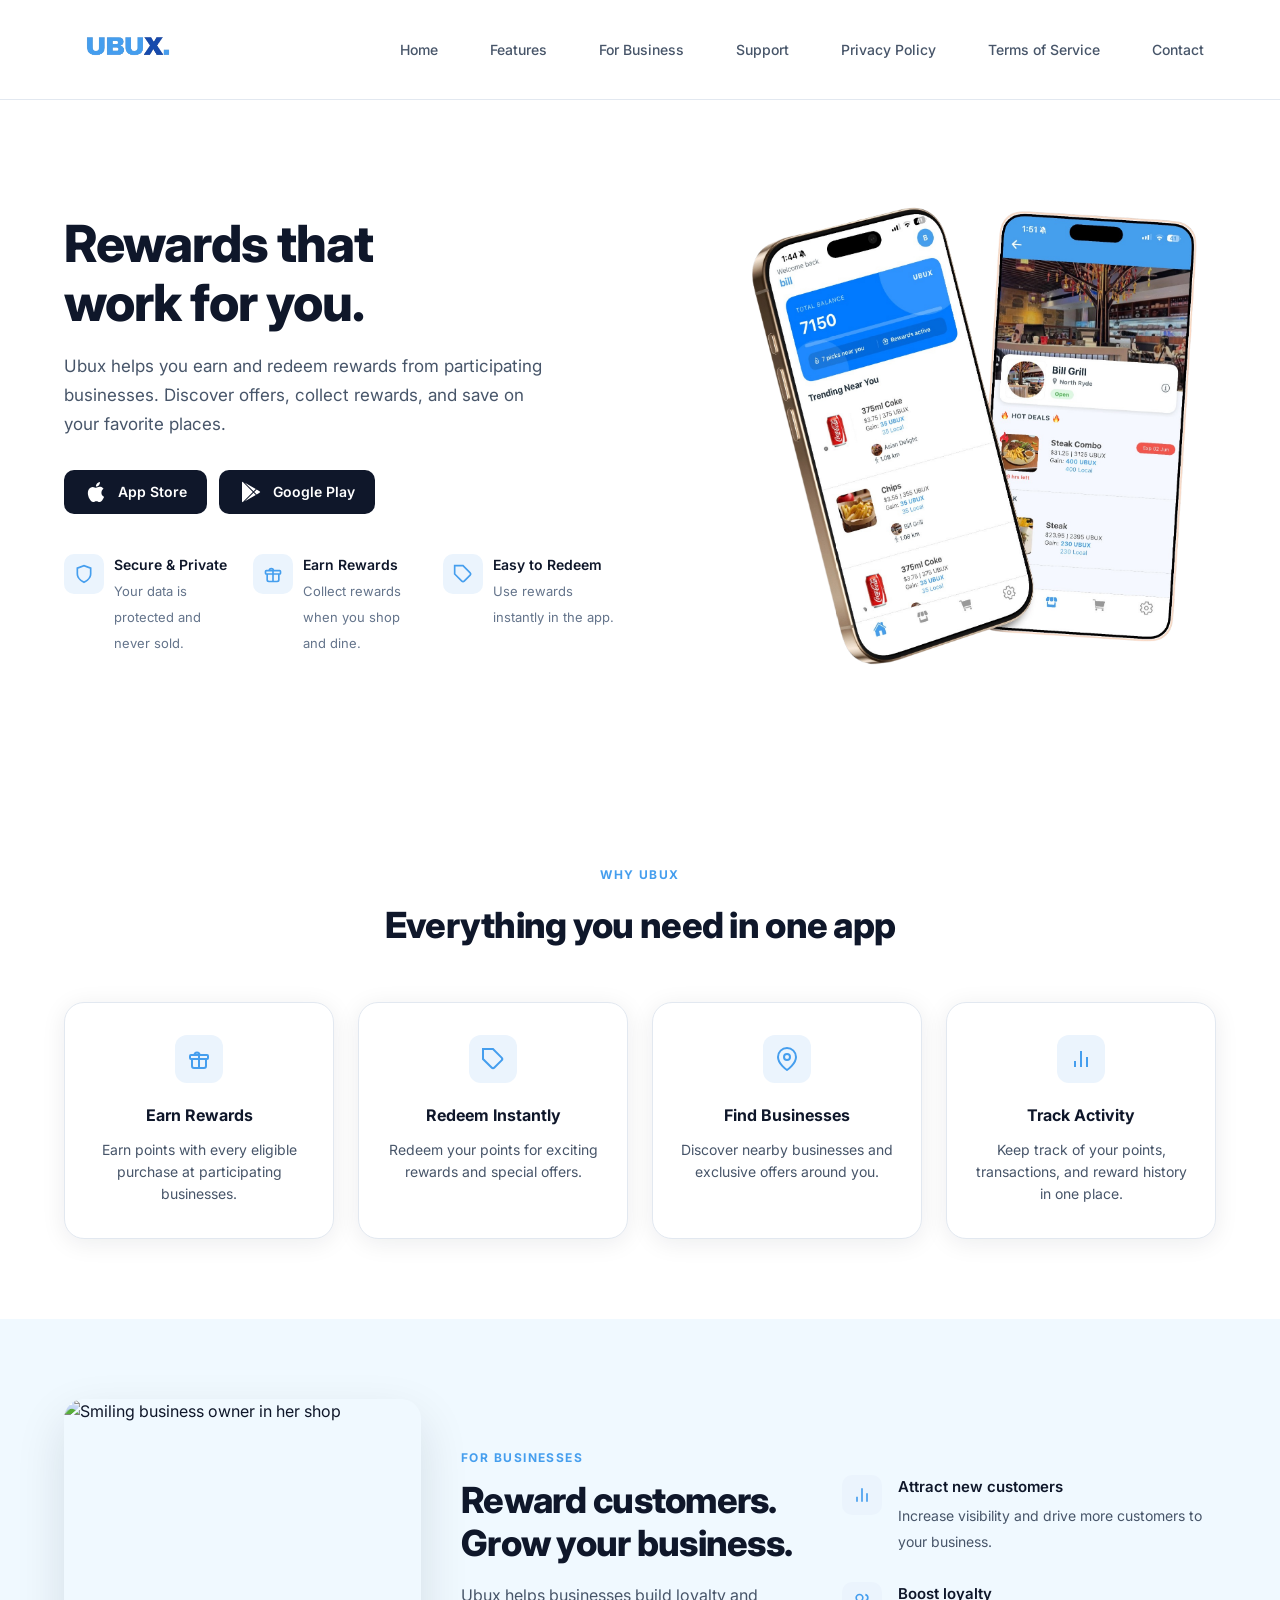
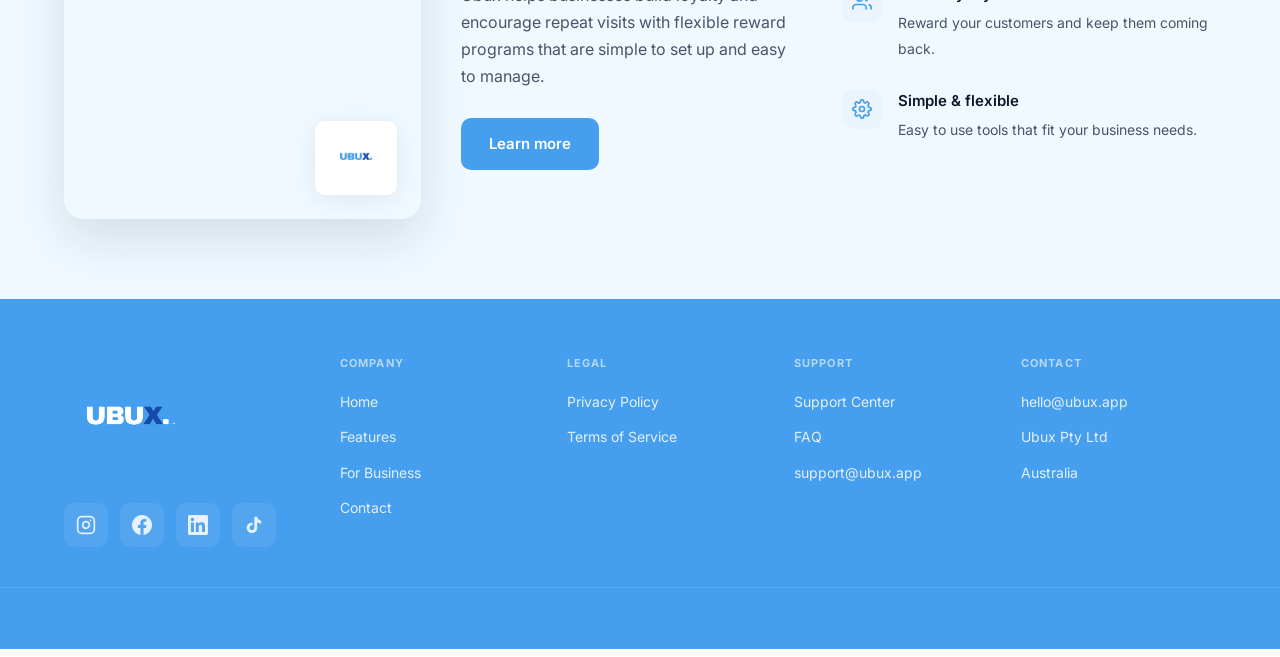
==== commit bd7040a2: "Upodated" ====
--- a/index.html
+++ b/index.html
@@ -55,7 +55,6 @@
                 <path d="M18.71 19.5c-.83 1.24-1.71 2.45-3.05 2.47-1.34.03-1.77-.79-3.29-.79-1.53 0-2 .77-3.27.82-1.31.05-2.3-1.32-3.14-2.53C4.25 17 2.94 12.45 4.7 9.39c.87-1.52 2.43-2.48 4.12-2.51 1.28-.02 2.5.87 3.29.87.78 0 2.26-1.07 3.81-.91.65.03 2.47.26 3.64 1.98-.09.06-2.17 1.28-2.15 3.81.03 3.02 2.65 4.03 2.68 4.04-.03.07-.42 1.44-1.38 2.83M13 3.5c.73-.83 1.94-1.46 2.94-1.5.13 1.17-.34 2.35-1.04 3.19-.69.85-1.83 1.51-2.95 1.42-.15-1.15.41-2.35 1.05-3.11z"/>
               </svg>
               <span class="store-btn__text">
-                <small>Coming soon on the</small>
                 <strong>App Store</strong>
               </span>
             </a>
@@ -64,7 +63,6 @@
                 <path d="M3.609 1.814L13.792 12 3.61 22.186a1.003 1.003 0 01-.61-.92V2.734a1.003 1.003 0 01.609-.92zm10.89 10.893l2.302 2.302-10.937 6.333 8.635-8.635zm3.199-3.198l2.807 1.626a1 1 0 010 1.73l-2.808 1.626L15.206 12l2.492-2.491zM5.864 2.658L16.8 8.99l-2.302 2.302-8.634-8.634z"/>
               </svg>
               <span class="store-btn__text">
-                <small>Coming soon on</small>
                 <strong>Google Play</strong>
               </span>
             </a>
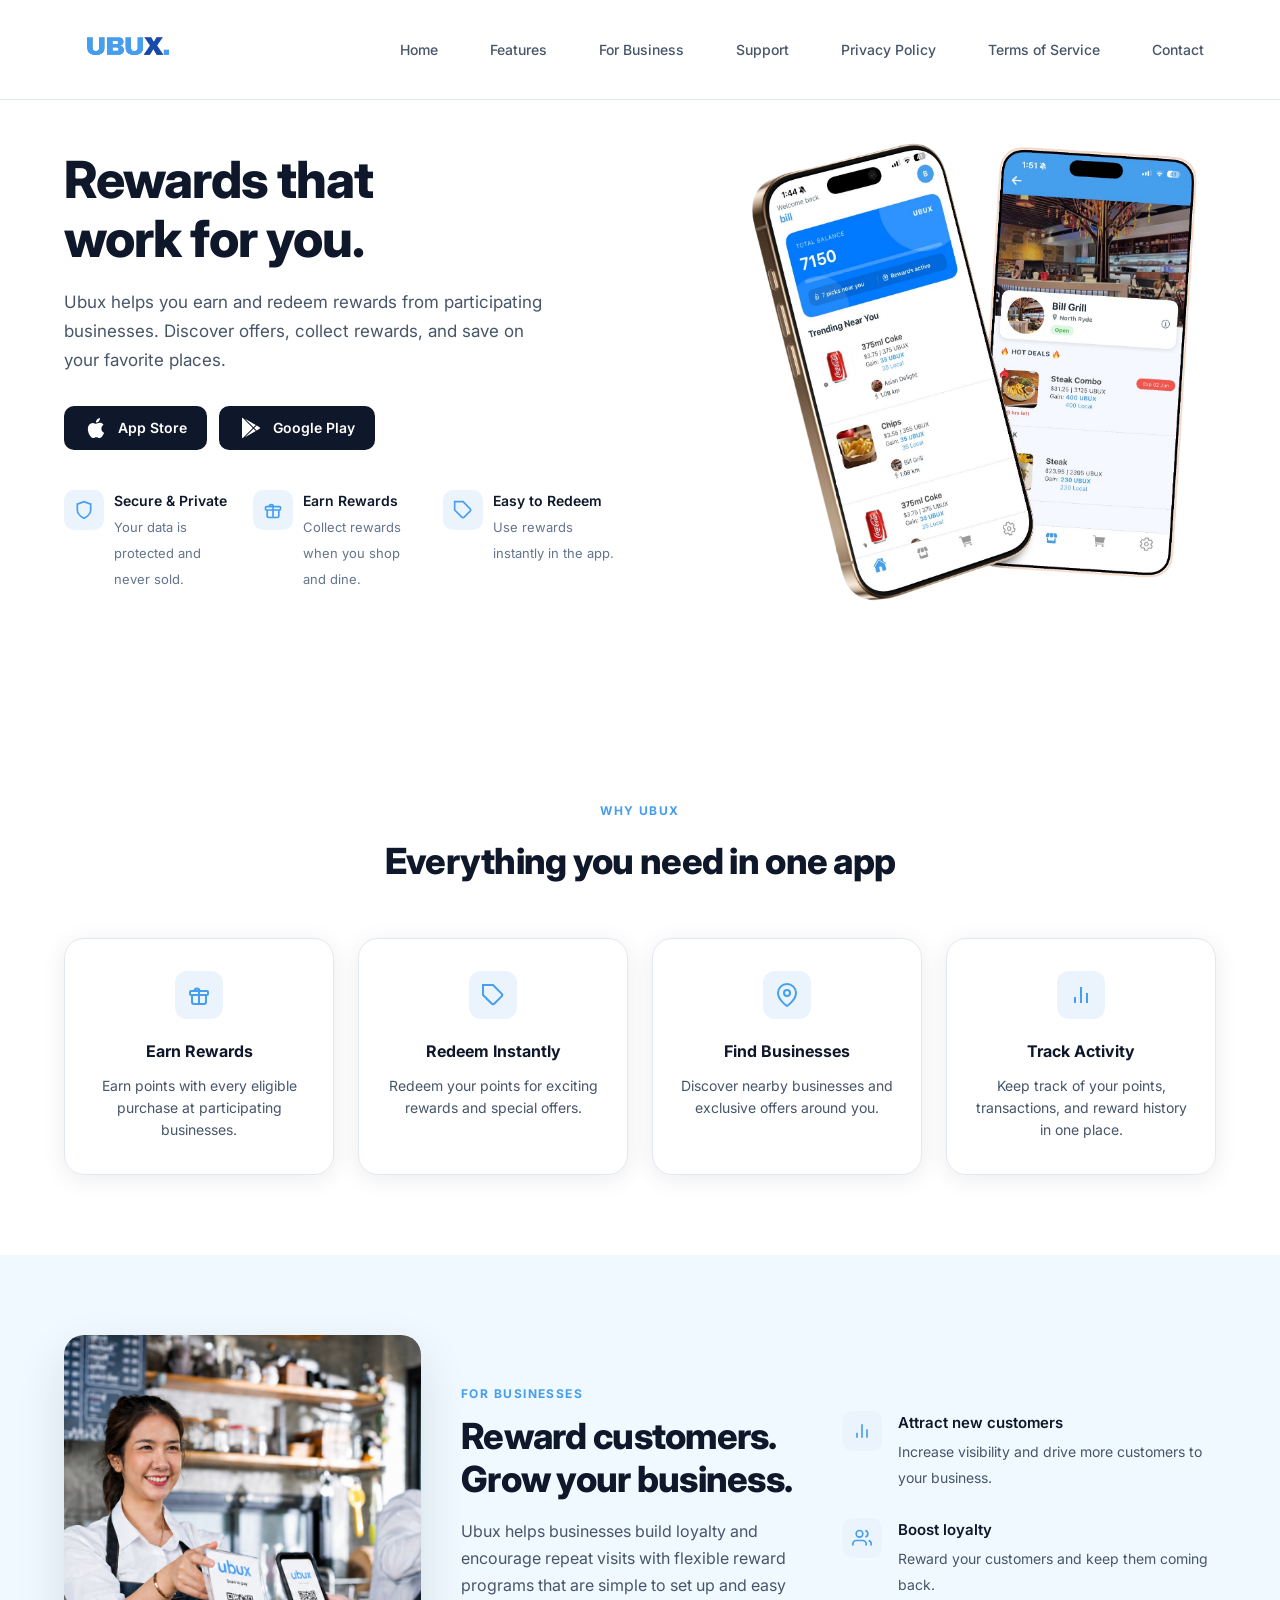
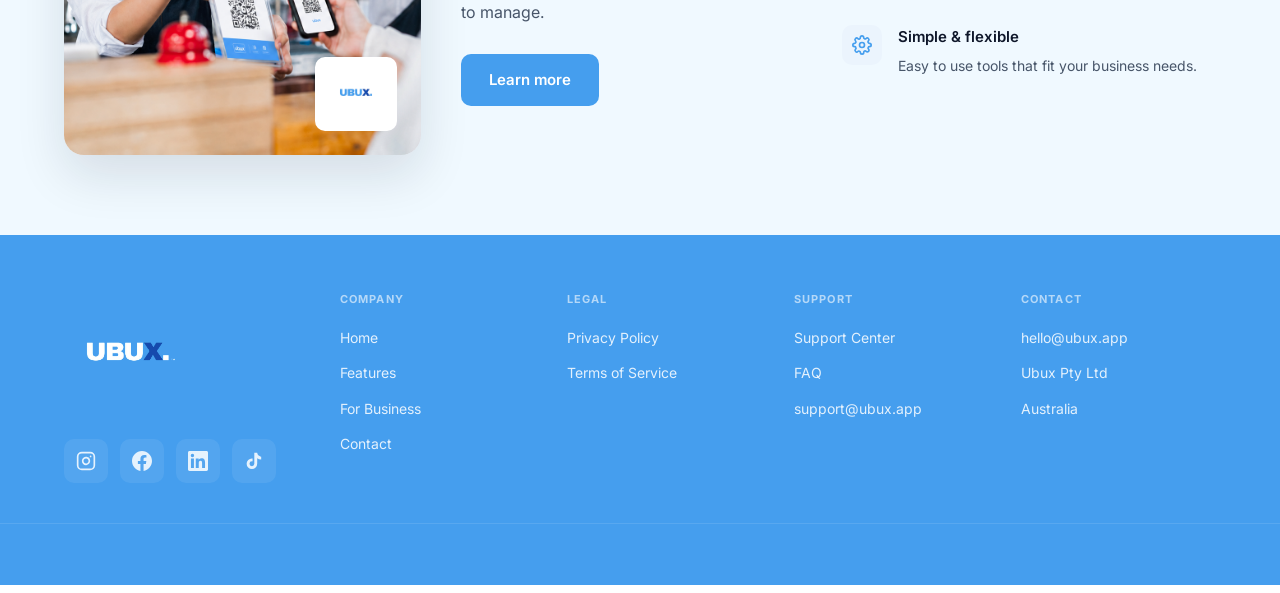
==== commit 4c60f6c4: "Upodated" ====
--- a/index.html
+++ b/index.html
@@ -185,8 +185,8 @@
         <div class="business__visual reveal reveal--left">
           <div class="business__image-wrap">
             <img
-              src="https://images.unsplash.com/photo-1556742049-0cfed4f6a45d?w=600&h=700&fit=crop&q=80"
-              alt="Smiling business owner in her shop"
+              src="assets/dicot.png"
+              alt="Cafe staff member showing a UBUX scan-to-pay QR code to a customer"
               class="business__image"
               loading="lazy"
             >
--- a/css/styles.css
+++ b/css/styles.css
@@ -200,7 +200,7 @@
    Hero
    ============================================ */
 .hero {
-  padding: calc(var(--header-height) + 64px) 0 80px;
+  padding: var(--header-height) 0 80px;
   background: var(--ubux-bg);
   overflow: hidden;
 }
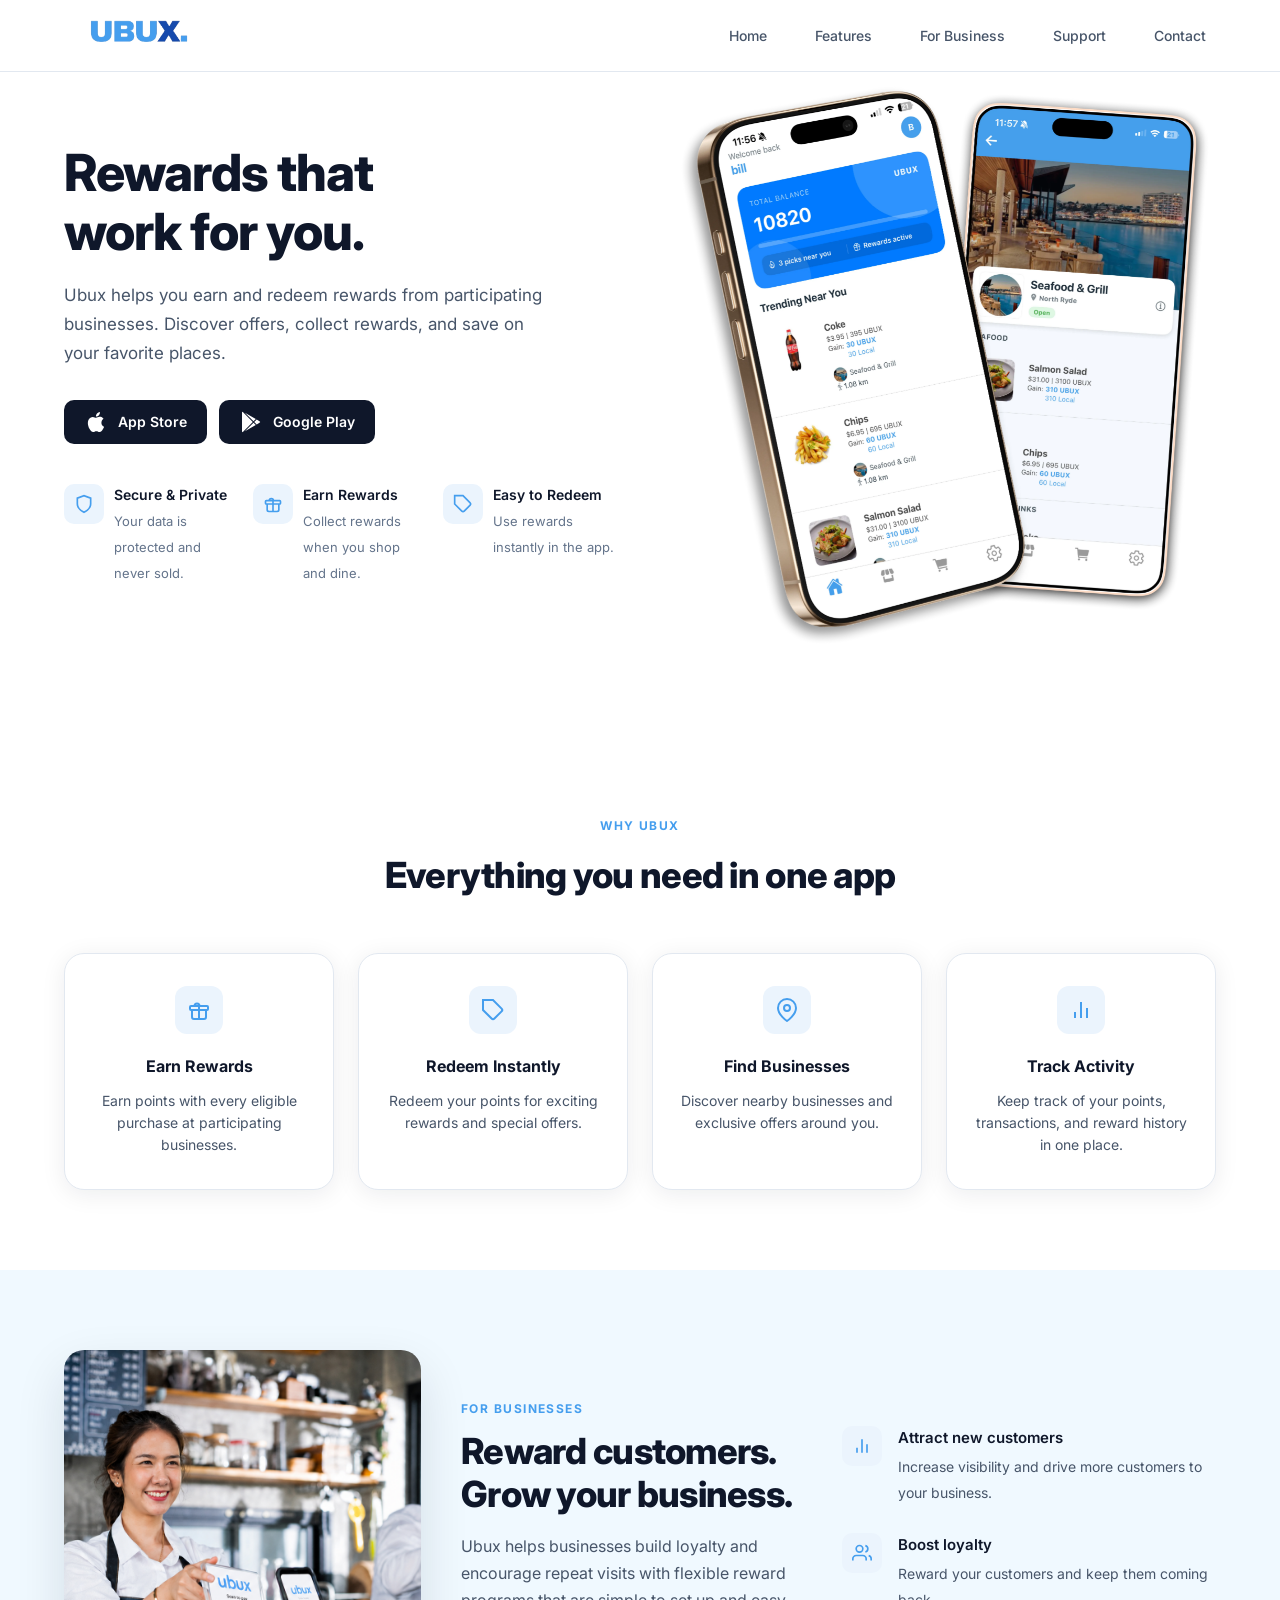
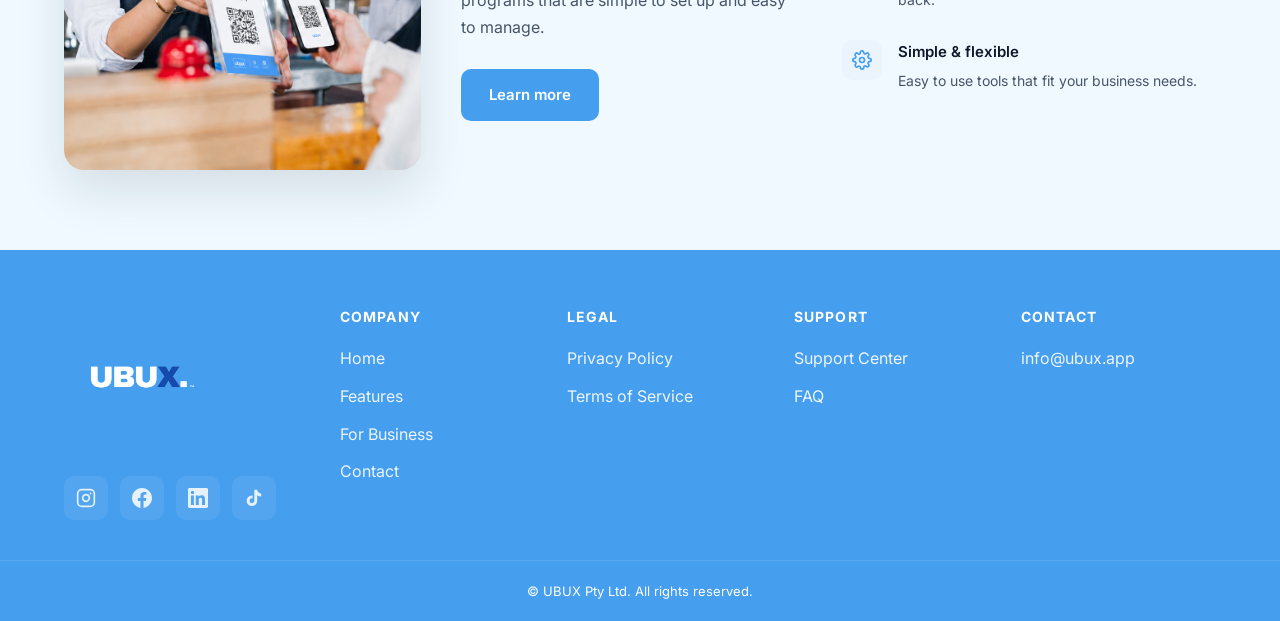
==== commit 2de8d78e: "Upodated" ====
--- a/index.html
+++ b/index.html
@@ -14,7 +14,7 @@
   <!-- Header -->
   <header class="header" id="header">
     <div class="container header__inner">
-      <a href="#home" class="header__logo" aria-label="UBUX Home">
+      <a href="index.html#home" class="header__logo" aria-label="UBUX Home">
         <img src="assets/images/logo-header.png" alt="UBUX" width="240" height="84">
       </a>
 
@@ -26,13 +26,11 @@
 
       <nav class="header__nav" id="mainNav" aria-label="Main navigation">
         <ul class="header__nav-list">
-          <li><a href="#home" class="header__nav-link">Home</a></li>
-          <li><a href="#features" class="header__nav-link">Features</a></li>
-          <li><a href="#business" class="header__nav-link">For Business</a></li>
-          <li><a href="#support" class="header__nav-link">Support</a></li>
-          <li><a href="#privacy" class="header__nav-link">Privacy Policy</a></li>
-          <li><a href="#terms" class="header__nav-link">Terms of Service</a></li>
-          <li><a href="#contact" class="header__nav-link">Contact</a></li>
+          <li><a href="index.html#home" class="header__nav-link">Home</a></li>
+          <li><a href="features.html" class="header__nav-link">Features</a></li>
+          <li><a href="business.html" class="header__nav-link">For Business</a></li>
+          <li><a href="support.html" class="header__nav-link">Support</a></li>
+          <li><a href="contact.html" class="header__nav-link">Contact</a></li>
         </ul>
       </nav>
     </div>
@@ -111,7 +109,7 @@
 
         <div class="hero__visual reveal reveal--right">
           <img
-            src="assets/images/hero-phones.png"
+            src="assets/images/hero-phones.webp"
             alt="UBUX mobile app showing rewards balance and nearby deals on two smartphones"
             class="hero__visual-img"
             width="560"
@@ -190,9 +188,6 @@
               class="business__image"
               loading="lazy"
             >
-            <div class="business__tablet">
-              <img src="assets/images/logo-header.png" alt="UBUX on tablet" width="91" height="32">
-            </div>
           </div>
         </div>
 
@@ -203,7 +198,7 @@
             Ubux helps businesses build loyalty and encourage repeat visits with flexible
             reward programs that are simple to set up and easy to manage.
           </p>
-          <a href="#contact" class="btn btn--primary">Learn more</a>
+          <a href="features.html" class="btn btn--primary">Learn more</a>
         </div>
 
         <div class="business__benefits-col reveal reveal--right">
@@ -258,7 +253,7 @@
   <footer class="footer">
     <div class="container footer__inner">
       <div class="footer__brand reveal reveal--left">
-        <a href="#home" class="footer__logo" aria-label="UBUX Home">
+        <a href="index.html#home" class="footer__logo" aria-label="UBUX Home">
           <img src="assets/images/logo-footer.png" alt="UBUX" width="200" height="88">
         </a>
         <div class="footer__social">
@@ -291,33 +286,30 @@
         <div class="footer__col reveal">
           <h4 class="footer__col-title">COMPANY</h4>
           <ul>
-            <li><a href="#home">Home</a></li>
-            <li><a href="#features">Features</a></li>
-            <li><a href="#business">For Business</a></li>
-            <li><a href="#contact">Contact</a></li>
-          </ul>
-        </div>
-        <div class="footer__col reveal" id="privacy">
+            <li><a href="index.html#home">Home</a></li>
+            <li><a href="features.html">Features</a></li>
+            <li><a href="business.html">For Business</a></li>
+            <li><a href="contact.html">Contact</a></li>
+          </ul>
+        </div>
+        <div class="footer__col reveal">
           <h4 class="footer__col-title">LEGAL</h4>
           <ul>
-            <li><a href="#privacy">Privacy Policy</a></li>
-            <li><a href="#terms" id="terms">Terms of Service</a></li>
-          </ul>
-        </div>
-        <div class="footer__col reveal" id="support">
+            <li><a href="privacy.html">Privacy Policy</a></li>
+            <li><a href="terms.html">Terms of Service</a></li>
+          </ul>
+        </div>
+        <div class="footer__col reveal">
           <h4 class="footer__col-title">SUPPORT</h4>
           <ul>
-            <li><a href="#support">Support Center</a></li>
-            <li><a href="#support">FAQ</a></li>
-            <li><a href="mailto:support@ubux.app">support@ubux.app</a></li>
+            <li><a href="support.html">Support Center</a></li>
+            <li><a href="support.html#faq">FAQ</a></li>
           </ul>
         </div>
         <div class="footer__col reveal" id="contact">
           <h4 class="footer__col-title">CONTACT</h4>
           <ul>
-            <li><a href="mailto:hello@ubux.app">hello@ubux.app</a></li>
-            <li><span>Ubux Pty Ltd</span></li>
-            <li><span>Australia</span></li>
+            <li><a href="mailto:info@ubux.app">info@ubux.app</a></li>
           </ul>
         </div>
       </div>
@@ -325,7 +317,7 @@
 
     <div class="footer__bottom">
       <div class="container">
-        <p class="reveal">&copy; 2024 Ubux. All rights reserved.</p>
+        <p class="footer__copyright">&copy; UBUX Pty Ltd. All rights reserved.</p>
       </div>
     </div>
   </footer>
--- a/css/styles.css
+++ b/css/styles.css
@@ -22,7 +22,7 @@
   --radius: 12px;
   --radius-lg: 20px;
   --transition: 200ms ease;
-  --header-height: 100px;
+  --header-height: 72px;
 }
 
 /* Reset */
@@ -122,7 +122,7 @@
 }
 
 .header__logo img {
-  height:128px;
+  height: 150px;
   width: auto;
 }
 
@@ -159,7 +159,7 @@
   font-weight: 500;
   color: var(--ubux-text-muted);
   position: relative;
-  padding: 8px 12px 14px;
+  padding: 6px 10px 10px;
   border-radius: 8px;
   transition: color var(--transition), background var(--transition);
   cursor: pointer;
@@ -595,7 +595,7 @@
 }
 
 .footer__logo img {
-  height: 128px;
+  height: 150px;
   width: auto;
   border-radius: 0;
 }
@@ -643,21 +643,21 @@
 }
 
 .footer__col-title {
-  font-size: 11px;
+  font-size: 14px;
   font-weight: 700;
-  letter-spacing: 0.1em;
-  color: rgba(255, 255, 255, 0.6);
-  margin-bottom: 16px;
+  letter-spacing: 0.08em;
+  color: #FFFFFF;
+  margin-bottom: 18px;
 }
 
 .footer__col ul li {
-  margin-bottom: 10px;
+  margin-bottom: 12px;
 }
 
 .footer__col a,
 .footer__col span {
-  font-size: 14px;
-  color: rgba(255, 255, 255, 0.85);
+  font-size: 16px;
+  color: rgba(255, 255, 255, 0.9);
   transition: color var(--transition);
 }
 
@@ -681,10 +681,510 @@
   padding: 20px 0;
 }
 
-.footer__bottom p {
+.footer__bottom p,
+.footer__copyright {
   text-align: center;
   font-size: 13px;
-  color: rgba(255, 255, 255, 0.5);
+  color: #FFFFFF;
+}
+
+.footer__bottom .container {
+  display: flex;
+  justify-content: center;
+}
+
+.footer__copyright {
+  margin: 0;
+  width: 100%;
+}
+
+/* ============================================
+   Features Page
+   ============================================ */
+.header__nav-link--current {
+  color: var(--ubux-brand);
+  font-weight: 600;
+}
+
+.features-page-hero {
+  padding: calc(var(--header-height) + 48px) 0 56px;
+  background: linear-gradient(180deg, var(--ubux-bg-soft) 0%, var(--ubux-bg) 100%);
+  text-align: center;
+}
+
+.features-page-hero__title {
+  font-size: clamp(2rem, 4vw, 2.75rem);
+  font-weight: 800;
+  line-height: 1.2;
+  color: var(--ubux-text);
+  letter-spacing: -0.02em;
+  max-width: 720px;
+  margin: 0 auto 20px;
+}
+
+.features-page-hero__subtitle {
+  max-width: 640px;
+  margin: 0 auto;
+  font-size: 17px;
+  line-height: 1.7;
+  color: var(--ubux-text-muted);
+}
+
+.features-page {
+  padding: 24px 0 96px;
+  background: var(--ubux-bg);
+}
+
+.features-page__grid {
+  display: grid;
+  grid-template-columns: repeat(2, 1fr);
+  gap: 24px;
+  max-width: 960px;
+  margin: 0 auto;
+}
+
+.feature-card--page {
+  text-align: left;
+  padding: 32px;
+  box-shadow: none;
+}
+
+.feature-card--page:hover {
+  transform: translateY(-2px);
+  box-shadow: var(--ubux-shadow);
+}
+
+.feature-card--page .feature-card__icon {
+  margin: 0 0 20px;
+}
+
+.footer--light {
+  background: var(--ubux-bg);
+  color: var(--ubux-text);
+  border-top: 1px solid var(--ubux-border);
+}
+
+.footer--light .footer__inner--page {
+  grid-template-columns: minmax(0, 1.4fr) minmax(0, 2fr);
+  gap: 48px;
+}
+
+.footer--light .footer__logo img {
+  height: 72px;
+}
+
+.footer--light .footer__tagline {
+  font-size: 14px;
+  line-height: 1.6;
+  color: var(--ubux-text-muted);
+  max-width: 280px;
+}
+
+.footer--light .footer__columns--page {
+  grid-template-columns: repeat(3, 1fr);
+}
+
+.footer--light .footer__col-title {
+  color: var(--ubux-brand);
+}
+
+.footer--light .footer__col a,
+.footer--light .footer__col span {
+  color: var(--ubux-text-muted);
+}
+
+.footer--light .footer__col a:hover,
+.footer--light .footer__col a:focus-visible {
+  color: var(--ubux-brand);
+}
+
+.footer--light .footer__bottom {
+  border-top: 1px solid var(--ubux-border);
+}
+
+.footer--light .footer__bottom p,
+.footer--light .footer__credit {
+  color: var(--ubux-text-light);
+}
+
+.footer__bottom--split .footer__bottom-inner {
+  display: flex;
+  align-items: center;
+  justify-content: space-between;
+  gap: 16px;
+  flex-wrap: wrap;
+}
+
+.footer__bottom--split p {
+  text-align: left;
+  margin: 0;
+}
+
+.footer__credit {
+  font-size: 13px;
+}
+
+/* ============================================
+   Business Page
+   ============================================ */
+.business-page {
+  padding: 64px 0 96px;
+  background: var(--ubux-bg);
+}
+
+.business-page__inner {
+  display: grid;
+  grid-template-columns: 1fr 1fr;
+  gap: 64px;
+  align-items: center;
+}
+
+.business-page__image {
+  width: 100%;
+  height: auto;
+  border-radius: var(--radius-lg);
+  display: block;
+  box-shadow: var(--ubux-shadow-lg);
+}
+
+.business-page__title {
+  font-size: clamp(1.5rem, 2.5vw, 2rem);
+  font-weight: 800;
+  color: var(--ubux-text);
+  letter-spacing: -0.02em;
+  line-height: 1.2;
+  margin-bottom: 16px;
+}
+
+.business-page__text {
+  font-size: 16px;
+  line-height: 1.7;
+  color: var(--ubux-text-muted);
+  margin-bottom: 28px;
+}
+
+.business-page__checklist {
+  display: flex;
+  flex-direction: column;
+  gap: 16px;
+  margin-bottom: 32px;
+}
+
+.business-page__checklist li {
+  display: flex;
+  align-items: flex-start;
+  gap: 12px;
+  font-size: 15px;
+  line-height: 1.5;
+  color: var(--ubux-text);
+}
+
+.business-page__check-icon {
+  width: 22px;
+  height: 22px;
+  flex-shrink: 0;
+  margin-top: 2px;
+  border-radius: 50%;
+  background: var(--ubux-bg-soft);
+  display: inline-flex;
+  align-items: center;
+  justify-content: center;
+  color: var(--ubux-brand);
+}
+
+.business-page__check-icon svg {
+  width: 12px;
+  height: 12px;
+}
+
+.btn--pill {
+  border-radius: 999px;
+  padding: 12px 28px;
+}
+
+/* ============================================
+   Contact Page
+   ============================================ */
+.contact-page {
+  padding: 48px 0 96px;
+  background: var(--ubux-bg);
+}
+
+.contact-page__grid {
+  display: grid;
+  grid-template-columns: repeat(2, 1fr);
+  gap: 24px;
+  max-width: 880px;
+  margin: 0 auto;
+}
+
+.contact-card {
+  background: var(--ubux-bg);
+  border: 1px solid var(--ubux-border);
+  border-radius: var(--radius-lg);
+  padding: 32px;
+  box-shadow: var(--ubux-shadow);
+  transition: box-shadow var(--transition), border-color var(--transition);
+}
+
+.contact-card:hover {
+  box-shadow: var(--ubux-shadow-lg);
+  border-color: rgba(69, 158, 238, 0.25);
+}
+
+.contact-card__icon {
+  width: 44px;
+  height: 44px;
+  border-radius: 50%;
+  background: var(--ubux-bg-soft);
+  color: var(--ubux-brand);
+  display: inline-flex;
+  align-items: center;
+  justify-content: center;
+  margin-bottom: 20px;
+}
+
+.contact-card__icon svg {
+  width: 20px;
+  height: 20px;
+}
+
+.contact-card__title {
+  font-size: 18px;
+  font-weight: 700;
+  color: var(--ubux-text);
+  margin-bottom: 8px;
+  letter-spacing: -0.01em;
+}
+
+.contact-card__email {
+  font-size: 15px;
+  font-weight: 500;
+  color: var(--ubux-brand);
+  transition: color var(--transition);
+  cursor: pointer;
+}
+
+.contact-card__email:hover,
+.contact-card__email:focus-visible {
+  color: var(--ubux-green-dark);
+  text-decoration: underline;
+}
+
+/* ============================================
+   Support Page
+   ============================================ */
+.support-page {
+  padding: 48px 0 96px;
+  background: var(--ubux-bg);
+}
+
+.support-page__cards {
+  display: grid;
+  grid-template-columns: repeat(2, 1fr);
+  gap: 24px;
+  max-width: 880px;
+  margin: 0 auto 64px;
+}
+
+.contact-card--support {
+  box-shadow: none;
+}
+
+.faq__title {
+  font-size: clamp(1.25rem, 2.5vw, 1.5rem);
+  font-weight: 700;
+  color: var(--ubux-text);
+  margin-bottom: 24px;
+  letter-spacing: -0.01em;
+}
+
+.faq__list {
+  max-width: 880px;
+  margin: 0 auto;
+  border: 1px solid var(--ubux-border);
+  border-radius: var(--radius-lg);
+  overflow: hidden;
+  background: var(--ubux-bg);
+}
+
+.faq__item {
+  border-bottom: 1px solid var(--ubux-border);
+}
+
+.faq__item:last-child {
+  border-bottom: none;
+}
+
+.faq__question {
+  display: flex;
+  align-items: center;
+  justify-content: space-between;
+  gap: 16px;
+  padding: 20px 24px;
+  font-size: 15px;
+  font-weight: 600;
+  color: var(--ubux-text);
+  cursor: pointer;
+  list-style: none;
+  transition: background var(--transition);
+}
+
+.faq__question::-webkit-details-marker {
+  display: none;
+}
+
+.faq__question:hover {
+  background: var(--ubux-bg-soft);
+}
+
+.faq__question:focus-visible {
+  outline: 2px solid var(--ubux-brand);
+  outline-offset: -2px;
+}
+
+.faq__icon {
+  width: 24px;
+  height: 24px;
+  flex-shrink: 0;
+  position: relative;
+}
+
+.faq__icon::before,
+.faq__icon::after {
+  content: '';
+  position: absolute;
+  top: 50%;
+  left: 50%;
+  background: var(--ubux-brand);
+  border-radius: 1px;
+  transition: transform var(--transition);
+}
+
+.faq__icon::before {
+  width: 14px;
+  height: 2px;
+  transform: translate(-50%, -50%);
+}
+
+.faq__icon::after {
+  width: 2px;
+  height: 14px;
+  transform: translate(-50%, -50%);
+}
+
+.faq__item[open] .faq__icon::after {
+  transform: translate(-50%, -50%) rotate(90deg);
+  opacity: 0;
+}
+
+.faq__answer {
+  padding: 0 24px 20px;
+}
+
+.faq__answer p {
+  font-size: 15px;
+  line-height: 1.7;
+  color: var(--ubux-text-muted);
+}
+
+.faq__answer a {
+  color: var(--ubux-brand);
+  font-weight: 500;
+  cursor: pointer;
+}
+
+.faq__answer a:hover,
+.faq__answer a:focus-visible {
+  text-decoration: underline;
+}
+
+/* ============================================
+   Legal Pages
+   ============================================ */
+.legal-page {
+  padding: 32px 0 96px;
+  background: var(--ubux-bg);
+}
+
+.legal-page__inner {
+  max-width: 760px;
+  margin: 0 auto;
+}
+
+.legal-content__heading {
+  font-size: 1.875rem;
+  font-weight: 700;
+  color: var(--ubux-text);
+  margin-bottom: 20px;
+  letter-spacing: -0.02em;
+  line-height: 1.3;
+}
+
+.legal-content__section .legal-content__heading {
+  font-size: 1.875rem;
+  margin-bottom: 20px;
+}
+
+.legal-content__intro {
+  font-size: 16px;
+  line-height: 1.7;
+  color: var(--ubux-text-muted);
+  margin-bottom: 32px;
+}
+
+.legal-content__section {
+  margin-bottom: 32px;
+}
+
+.legal-content__section--divider {
+  margin-top: 48px;
+  padding-top: 48px;
+  border-top: 1px solid var(--ubux-border);
+}
+
+.legal-content__section h2:not(.legal-content__heading),
+.legal-content__section h3 {
+  font-size: 17px;
+  font-weight: 700;
+  color: var(--ubux-text);
+  margin-bottom: 12px;
+  letter-spacing: -0.01em;
+}
+
+.legal-content__section p {
+  font-size: 15px;
+  line-height: 1.75;
+  color: var(--ubux-text-muted);
+  margin-bottom: 12px;
+}
+
+.legal-content__section p:last-child {
+  margin-bottom: 0;
+}
+
+.legal-content__section ul {
+  list-style: disc;
+  padding-left: 24px;
+  margin-top: 8px;
+}
+
+.legal-content__section li {
+  font-size: 15px;
+  line-height: 1.75;
+  color: var(--ubux-text-muted);
+  margin-bottom: 6px;
+}
+
+.legal-content a {
+  color: var(--ubux-brand);
+  font-weight: 500;
+  cursor: pointer;
+}
+
+.legal-content a:hover,
+.legal-content a:focus-visible {
+  text-decoration: underline;
 }
 
 /* ============================================
@@ -803,6 +1303,56 @@
     margin: 0 auto;
   }
 
+  .features-page__grid {
+    grid-template-columns: 1fr;
+  }
+
+  .business-page__inner {
+    grid-template-columns: 1fr;
+    gap: 40px;
+  }
+
+  .business-page__content {
+    text-align: center;
+  }
+
+  .business-page__checklist li {
+    text-align: left;
+  }
+
+  .contact-page__grid,
+  .support-page__cards {
+    grid-template-columns: 1fr;
+  }
+
+  .footer--light .footer__inner--page {
+    grid-template-columns: 1fr;
+    text-align: center;
+  }
+
+  .footer--light .footer__brand {
+    align-items: center;
+  }
+
+  .footer--light .footer__tagline {
+    margin: 0 auto;
+  }
+
+  .footer--light .footer__columns--page {
+    grid-template-columns: 1fr;
+    text-align: center;
+  }
+
+  .footer__bottom--split .footer__bottom-inner {
+    flex-direction: column;
+    text-align: center;
+  }
+
+  .footer__bottom--split p {
+    text-align: center;
+    width: 100%;
+  }
+
   .footer__columns {
     grid-template-columns: repeat(2, 1fr);
     gap: 24px;
